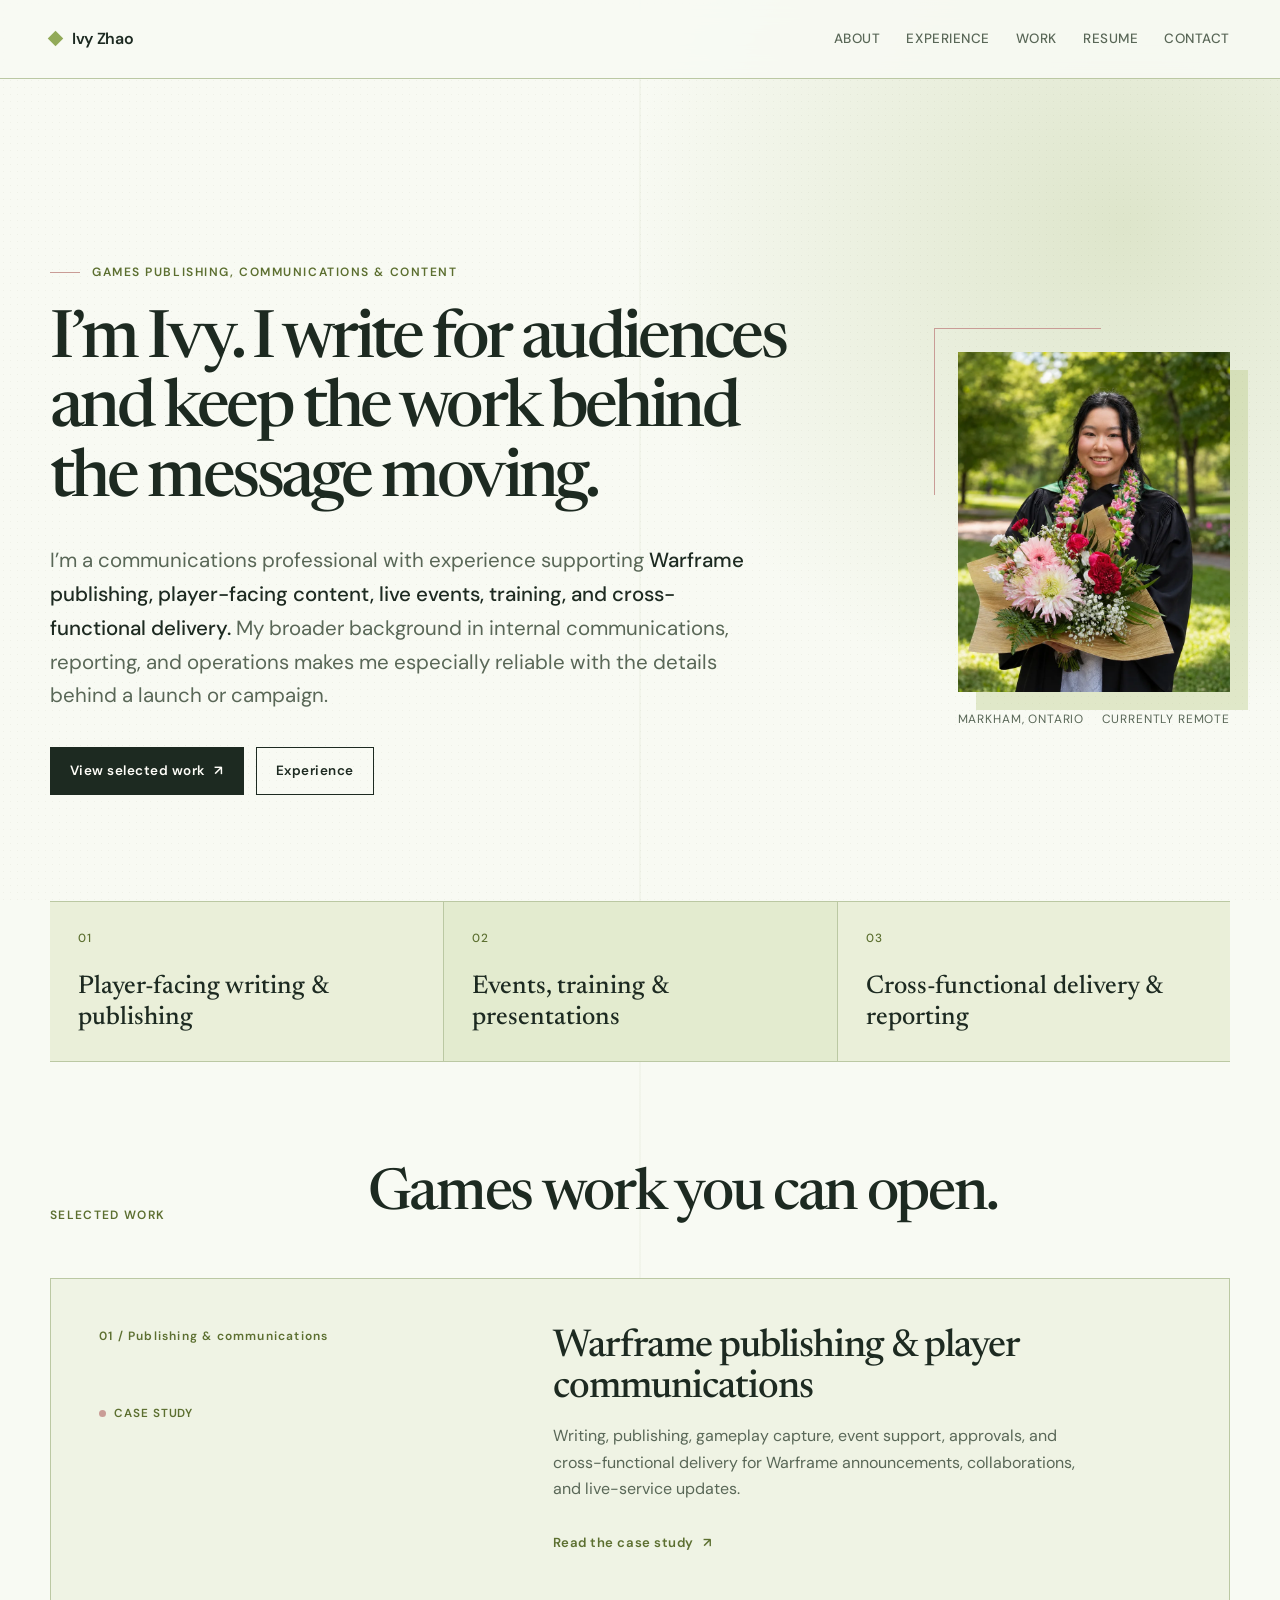
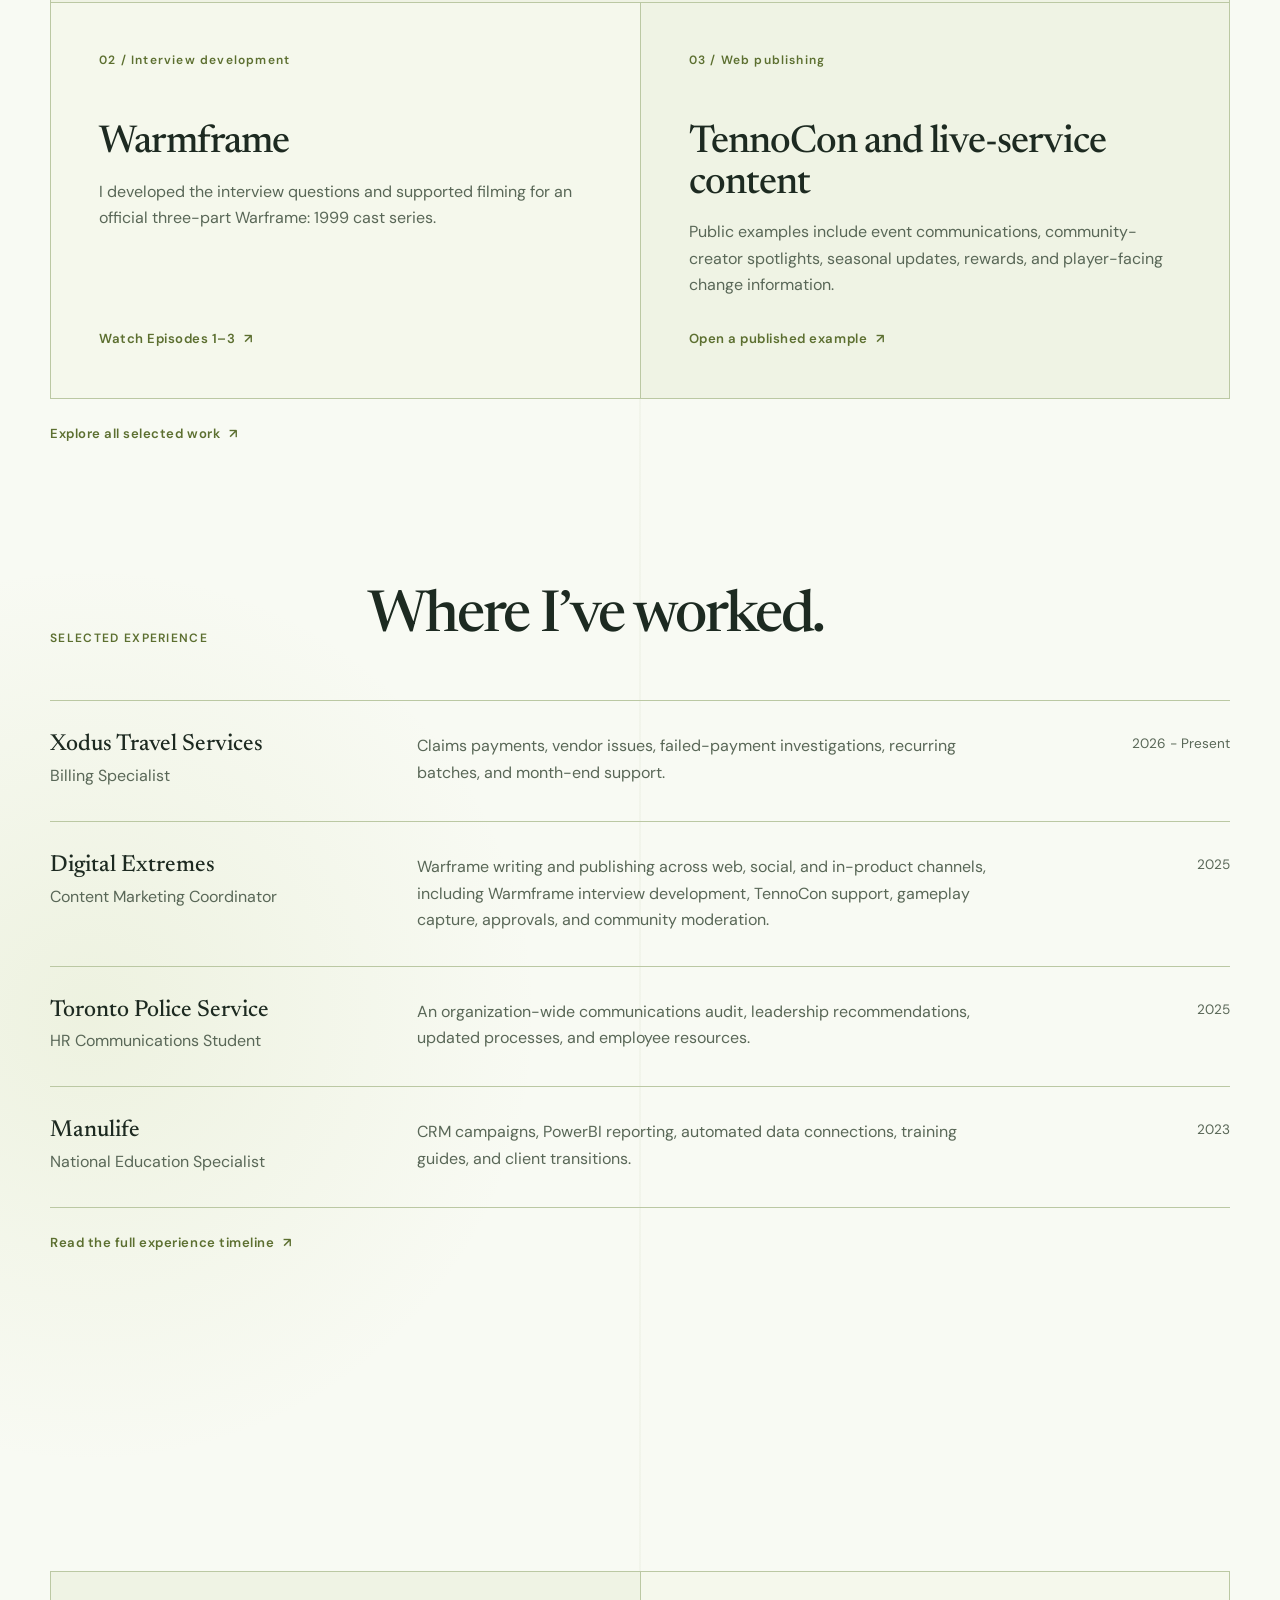
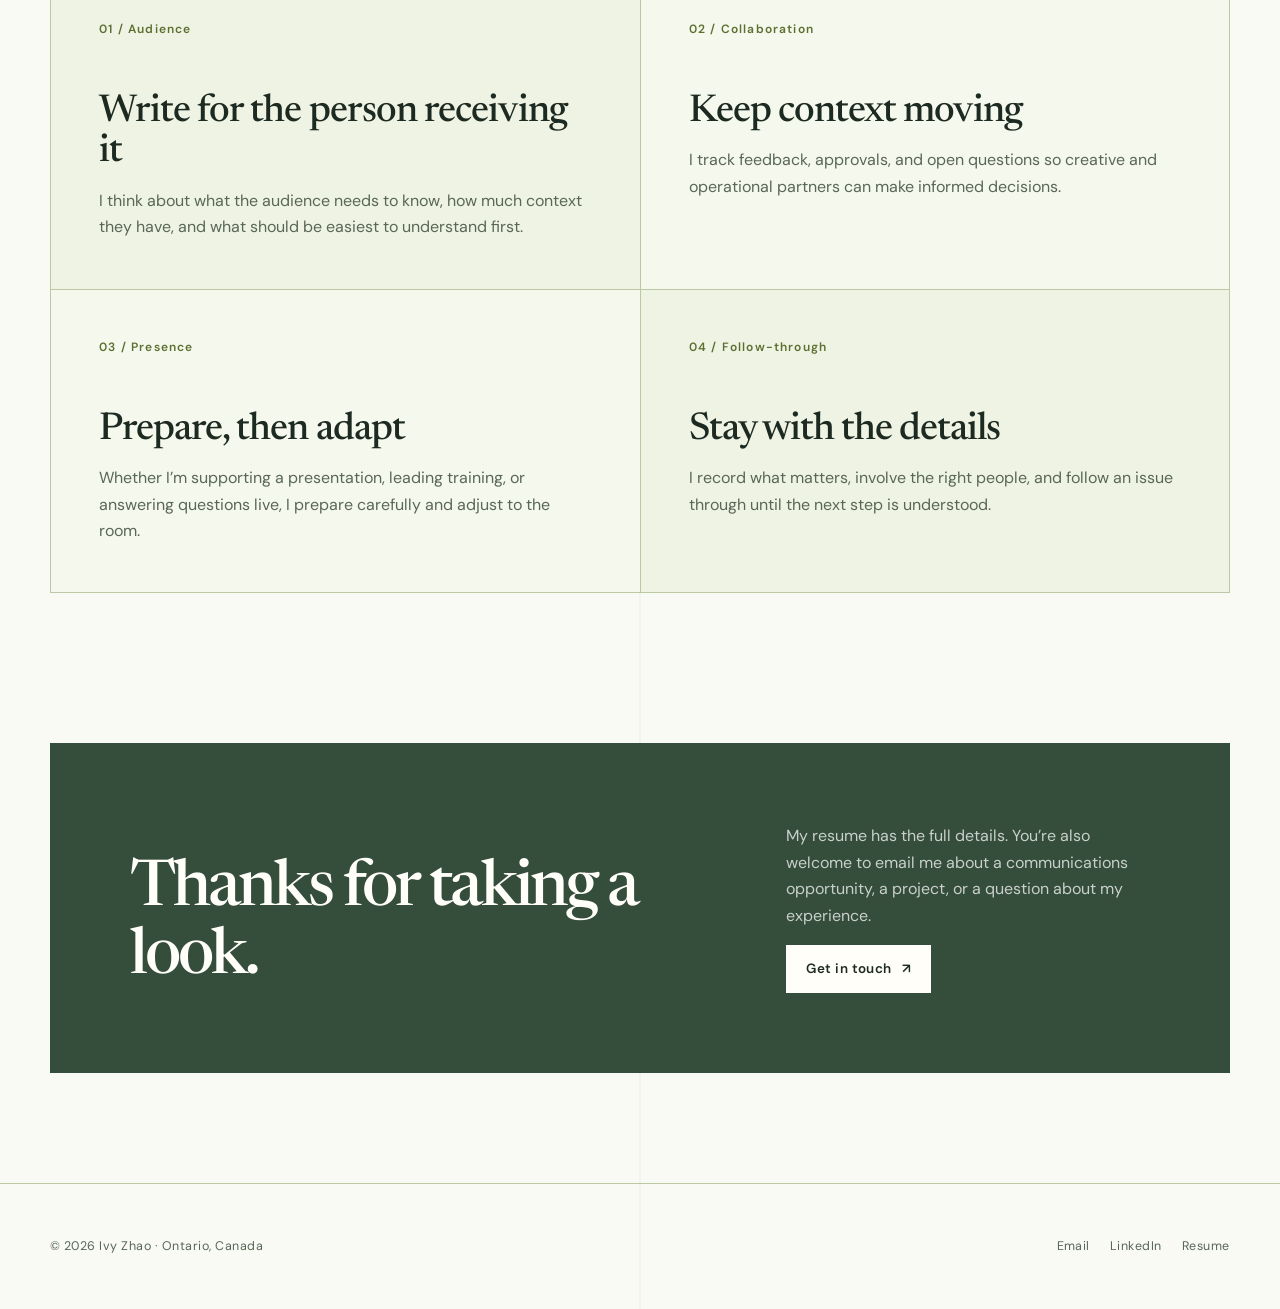
==== index.html @ 6a67124d "strengthen games communications portfolio" ====
<!doctype html>
<html lang="en">
<head>
  <meta charset="utf-8">
  <meta name="viewport" content="width=device-width, initial-scale=1">
  <meta name="description" content="Ivy Zhao is a games communications professional with experience in Warframe publishing, player-facing content, events, live training, reporting, and cross-functional delivery.">
  <meta name="theme-color" content="#f8faf3">
  <link rel="canonical" href="https://ivyzhao.ca/">
  <meta property="og:title" content="Ivy Zhao | Games Communications, Content &amp; Operations">
  <meta property="og:description" content="Warframe publishing, player-facing content, event support, live training, reporting, and cross-functional delivery.">
  <meta property="og:type" content="website">
  <meta property="og:url" content="https://ivyzhao.ca/">
  <meta property="og:image" content="https://ivyzhao.ca/assets/ivyzhao-social-preview.png">
  <meta property="og:image:width" content="1200">
  <meta property="og:image:height" content="630">
  <meta property="og:image:alt" content="ivyzhao.ca - games publishing, communications, and content">
  <meta name="twitter:card" content="summary_large_image">
  <meta name="twitter:title" content="Ivy Zhao | Games Communications, Content &amp; Operations">
  <meta name="twitter:description" content="Warframe publishing, player-facing content, event support, live training, reporting, and cross-functional delivery.">
  <meta name="twitter:image" content="https://ivyzhao.ca/assets/ivyzhao-social-preview.png">
  <title>Ivy Zhao | Games Communications, Content &amp; Operations</title>
  <link rel="icon" href="favicon.ico">
  <link rel="stylesheet" href="style.css">
  <script src="script.js" defer></script>
</head>
<body>
  <a class="skip-link" href="#main">Skip to content</a>
  <header class="site-header">
    <div class="nav-wrap">
      <a class="brand" href="index.html" aria-label="Ivy Zhao, home"><span class="brand-mark" aria-hidden="true"></span>Ivy Zhao</a>
      <button class="nav-toggle" type="button" aria-expanded="false" aria-controls="site-nav">Menu</button>
      <nav class="site-nav" id="site-nav" aria-label="Primary navigation">
        <a href="about.html">About</a><a href="experience.html">Experience</a><a href="projects.html">Work</a><a href="resume.html">Resume</a><a href="contact.html">Contact</a>
      </nav>
    </div>
  </header>

  <main id="main" class="page-shell">
    <section class="hero" aria-labelledby="hero-title">
      <div data-reveal>
        <p class="eyebrow">Games publishing, communications &amp; content</p>
        <h1 id="hero-title">I’m Ivy. I write for audiences and keep the work behind the message moving.</h1>
        <p class="hero-copy">I’m a communications professional with experience supporting <strong>Warframe publishing, player-facing content, live events, training, and cross-functional delivery.</strong> My broader background in internal communications, reporting, and operations makes me especially reliable with the details behind a launch or campaign.</p>
        <div class="button-row">
          <a class="button" href="projects.html">View selected work <span aria-hidden="true">↗</span></a>
          <a class="button secondary" href="experience.html">Experience</a>
        </div>
      </div>
      <aside class="hero-aside" data-reveal>
        <div class="portrait-frame"><img src="ivy-photo.webp" alt="Ivy Zhao in her graduation gown holding a bouquet" width="840" height="1050" fetchpriority="high"></div>
        <div class="aside-note"><span>Markham, Ontario</span><span>Currently remote</span></div>
      </aside>
    </section>

    <section class="proof-strip" aria-label="Professional focus" data-reveal>
      <div class="proof-item"><span class="proof-number">01</span><p>Player-facing writing &amp; publishing</p></div>
      <div class="proof-item"><span class="proof-number">02</span><p>Events, training &amp; presentations</p></div>
      <div class="proof-item"><span class="proof-number">03</span><p>Cross-functional delivery &amp; reporting</p></div>
    </section>

    <section class="section section-tight" aria-labelledby="work-heading">
      <div class="section-head" data-reveal><p class="section-kicker">Selected work</p><h2 id="work-heading">Games work you can open.</h2></div>
      <div class="project-grid" data-reveal>
        <article class="project-card featured"><div><span class="project-number">01 / Publishing &amp; communications</span><span class="status">Case study</span></div><div class="project-detail"><h3>Warframe publishing &amp; player communications</h3><p>Writing, publishing, gameplay capture, event support, approvals, and cross-functional delivery for Warframe announcements, collaborations, and live-service updates.</p><a class="text-link" href="warframe-publishing-communications.html">Read the case study</a></div></article>
        <article class="project-card"><div class="project-detail"><span class="project-number">02 / Interview development</span><h3>Warmframe</h3><p>I developed the interview questions and supported filming for an official three-part Warframe: 1999 cast series.</p><a class="text-link external-link" href="https://www.warframe.com/en/news/warmframe-episodes-1-3" target="_blank" rel="noopener noreferrer">Watch Episodes 1–3</a></div></article>
        <article class="project-card"><div class="project-detail"><span class="project-number">03 / Web publishing</span><h3>TennoCon and live-service content</h3><p>Public examples include event communications, community-creator spotlights, seasonal updates, rewards, and player-facing change information.</p><a class="text-link external-link" href="https://www.warframe.com/en/news/countdown-to-tennocon-2025-en" target="_blank" rel="noopener noreferrer">Open a published example</a></div></article>
      </div>
      <a class="text-link" href="projects.html">Explore all selected work</a>
    </section>

    <section class="section" aria-labelledby="experience-heading">
      <div class="section-head" data-reveal><p class="section-kicker">Selected experience</p><h2 id="experience-heading">Where I’ve worked.</h2></div>
      <div class="experience-list" data-reveal>
        <article class="experience-row"><div><h3>Xodus Travel Services</h3><p>Billing Specialist</p></div><p>Claims payments, vendor issues, failed-payment investigations, recurring batches, and month-end support.</p><p class="experience-date">2026 - Present</p></article>
        <article class="experience-row"><div><h3>Digital Extremes</h3><p>Content Marketing Coordinator</p></div><p>Warframe writing and publishing across web, social, and in-product channels, including Warmframe interview development, TennoCon support, gameplay capture, approvals, and community moderation.</p><p class="experience-date">2025</p></article>
        <article class="experience-row"><div><h3>Toronto Police Service</h3><p>HR Communications Student</p></div><p>An organization-wide communications audit, leadership recommendations, updated processes, and employee resources.</p><p class="experience-date">2025</p></article>
        <article class="experience-row"><div><h3>Manulife</h3><p>National Education Specialist</p></div><p>CRM campaigns, PowerBI reporting, automated data connections, training guides, and client transitions.</p><p class="experience-date">2023</p></article>
      </div>
      <a class="text-link" href="experience.html">Read the full experience timeline</a>
    </section>

    <section class="section" aria-labelledby="capabilities-heading">
      <div class="section-head" data-reveal><p class="section-kicker">In practice</p><h2 id="capabilities-heading">How I approach communication.</h2></div>
      <div class="capability-grid" data-reveal>
        <article class="capability"><span>01 / Audience</span><h3>Write for the person receiving it</h3><p>I think about what the audience needs to know, how much context they have, and what should be easiest to understand first.</p></article>
        <article class="capability"><span>02 / Collaboration</span><h3>Keep context moving</h3><p>I track feedback, approvals, and open questions so creative and operational partners can make informed decisions.</p></article>
        <article class="capability"><span>03 / Presence</span><h3>Prepare, then adapt</h3><p>Whether I’m supporting a presentation, leading training, or answering questions live, I prepare carefully and adjust to the room.</p></article>
        <article class="capability"><span>04 / Follow-through</span><h3>Stay with the details</h3><p>I record what matters, involve the right people, and follow an issue through until the next step is understood.</p></article>
      </div>
    </section>

    <section class="cta-band" data-reveal>
      <h2>Thanks for taking a look.</h2>
      <div><p>My resume has the full details. You’re also welcome to email me about a communications opportunity, a project, or a question about my experience.</p><a class="button" href="contact.html">Get in touch <span aria-hidden="true">↗</span></a></div>
    </section>
  </main>

  <footer class="site-footer-wrap"><div class="site-footer"><span>© <span data-year></span> Ivy Zhao · Ontario, Canada</span><div class="footer-links"><a href="mailto:ivy.zhao.career@gmail.com">Email</a><a href="https://www.linkedin.com/in/ivyzhao02" target="_blank" rel="noopener noreferrer">LinkedIn</a><a href="resume.html">Resume</a></div></div></footer>
</body>
</html>
---- style.css ----
@import url("https://fonts.googleapis.com/css2?family=DM+Sans:wght@400;500;600&family=Newsreader:opsz,wght@6..72,500;6..72,600&display=swap");

:root {
  --paper: #f8faf3;
  --paper-deep: #e7edd8;
  --ink: #1d2a21;
  --muted: #596757;
  --line: #bbc8a3;
  --accent: #5c6f30;
  --accent-dark: #354d3b;
  --accent-bright: #92aa58;
  --accent-soft: #dce3ba;
  --accent-pale: #eff3e4;
  --blush: #c99c96;
  --blush-soft: #f3e5e2;
  --white: #fffef9;
  --serif: "Newsreader", Georgia, serif;
  --sans: "DM Sans", "Segoe UI", sans-serif;
  --content: 1180px;
  --radius: 2px;
}

* {
  box-sizing: border-box;
}

html {
  scroll-behavior: smooth;
}

body {
  margin: 0;
  color: var(--ink);
  background:
    radial-gradient(circle at 88% 5%, rgba(146, 170, 88, 0.26), transparent 31rem),
    radial-gradient(circle at 7% 58%, rgba(182, 199, 123, 0.16), transparent 28rem),
    linear-gradient(90deg, transparent 49.9%, rgba(107, 127, 58, 0.075) 50%, transparent 50.1%),
    var(--paper);
  font-family: var(--sans);
  font-size: 16px;
  line-height: 1.65;
  -webkit-font-smoothing: antialiased;
}

body::before {
  content: "";
  position: fixed;
  inset: 0;
  z-index: -1;
  pointer-events: none;
  opacity: 0.4;
  background-image: radial-gradient(rgba(69, 88, 38, 0.13) 0.6px, transparent 0.6px);
  background-size: 7px 7px;
}

::selection {
  color: var(--ink);
  background: var(--blush-soft);
}

a {
  color: inherit;
  text-decoration-thickness: 1px;
  text-underline-offset: 0.2em;
}

img {
  max-width: 100%;
  display: block;
}

button,
a {
  -webkit-tap-highlight-color: transparent;
}

:focus-visible {
  outline: 2px solid var(--accent);
  outline-offset: 4px;
}

.skip-link {
  position: fixed;
  top: 12px;
  left: 12px;
  z-index: 100;
  padding: 9px 14px;
  color: var(--white);
  background: var(--ink);
  transform: translateY(-180%);
}

.skip-link:focus {
  transform: translateY(0);
}

.site-header {
  position: sticky;
  top: 0;
  z-index: 20;
  border-bottom: 1px solid var(--line);
  background: rgba(248, 250, 243, 0.9);
  backdrop-filter: blur(14px);
}

.nav-wrap,
.site-footer,
.page-shell {
  width: min(calc(100% - 48px), var(--content));
  margin-inline: auto;
}

.nav-wrap {
  min-height: 78px;
  display: flex;
  align-items: center;
  justify-content: space-between;
  gap: 32px;
}

.brand {
  display: inline-flex;
  align-items: center;
  gap: 11px;
  font-weight: 600;
  text-decoration: none;
  letter-spacing: -0.02em;
}

.brand-mark {
  width: 11px;
  height: 11px;
  background: var(--accent-bright);
  transform: rotate(45deg);
}

.site-nav {
  display: flex;
  align-items: center;
  gap: 26px;
}

.site-nav a {
  position: relative;
  color: var(--muted);
  font-size: 0.84rem;
  font-weight: 500;
  letter-spacing: 0.04em;
  text-decoration: none;
  text-transform: uppercase;
}

.site-nav a::after {
  content: "";
  position: absolute;
  right: 0;
  bottom: -8px;
  left: 0;
  height: 1px;
  background: var(--accent);
  transform: scaleX(0);
  transform-origin: right;
  transition: transform 180ms ease;
}

.site-nav a:hover,
.site-nav a[aria-current="page"] {
  color: var(--accent-dark);
}

.site-nav a:hover::after,
.site-nav a[aria-current="page"]::after {
  transform: scaleX(1);
  transform-origin: left;
}

.nav-toggle {
  min-width: 44px;
  min-height: 44px;
  display: none;
  border: 0;
  padding: 8px 0;
  color: var(--ink);
  background: transparent;
  font: 600 0.8rem var(--sans);
  letter-spacing: 0.06em;
  text-transform: uppercase;
}

.page-shell {
  padding-block: 78px 110px;
}

.hero {
  min-height: calc(100vh - 156px);
  display: grid;
  grid-template-columns: minmax(0, 1.45fr) minmax(280px, 0.55fr);
  align-items: center;
  gap: clamp(50px, 8vw, 120px);
  padding-block: clamp(38px, 6vw, 84px);
}

.eyebrow {
  display: flex;
  align-items: center;
  gap: 12px;
  margin: 0 0 24px;
  color: var(--accent);
  font-size: 0.75rem;
  font-weight: 600;
  letter-spacing: 0.13em;
  text-transform: uppercase;
}

.eyebrow::before {
  content: "";
  width: 30px;
  height: 1px;
  background: var(--blush);
}

h1,
h2,
h3,
p {
  margin-top: 0;
}

h1,
h2,
h3 {
  font-family: var(--serif);
  font-weight: 500;
  line-height: 1.06;
}

h1 {
  max-width: 850px;
  margin-bottom: 28px;
  font-size: clamp(3.35rem, 5.8vw, 5.8rem);
  letter-spacing: -0.055em;
}

.hero h1 {
  font-size: clamp(3.2rem, 5.15vw, 5.15rem);
}

.page-title {
  max-width: 900px;
  margin-bottom: 28px;
  font-size: clamp(3rem, 4.9vw, 4.85rem);
  letter-spacing: -0.05em;
}

.hero-copy,
.page-intro {
  max-width: 700px;
  color: var(--muted);
  font-size: clamp(1.05rem, 1.6vw, 1.28rem);
  line-height: 1.65;
}

.hero-copy strong,
.page-intro strong {
  color: var(--ink);
  font-weight: 500;
}

.button-row {
  display: flex;
  flex-wrap: wrap;
  gap: 12px;
  margin-top: 34px;
}

.button {
  min-height: 48px;
  display: inline-flex;
  align-items: center;
  justify-content: center;
  gap: 10px;
  padding: 11px 19px;
  border: 1px solid var(--ink);
  background: var(--ink);
  color: var(--white);
  font-size: 0.84rem;
  font-weight: 600;
  letter-spacing: 0.035em;
  text-decoration: none;
  transition: background 180ms ease, color 180ms ease, transform 180ms ease;
}

.button:hover {
  background: var(--accent-dark);
  border-color: var(--accent-dark);
  transform: translateY(-2px);
}

.button.secondary {
  color: var(--ink);
  background: transparent;
}

.button.secondary:hover {
  color: var(--white);
  background: var(--accent-dark);
}

.hero-aside {
  position: relative;
  padding: 24px 0 0 24px;
}

.hero-aside::before {
  content: "";
  position: absolute;
  top: 0;
  left: 0;
  width: 56%;
  aspect-ratio: 1;
  border-top: 1px solid var(--blush);
  border-left: 1px solid var(--blush);
}

.portrait-frame {
  position: relative;
  overflow: hidden;
  aspect-ratio: 4 / 5;
  background: var(--accent-soft);
  box-shadow: 18px 18px 0 rgba(182, 199, 123, 0.35);
}

.portrait-frame img {
  width: 100%;
  height: 100%;
  object-fit: cover;
  transform: scale(1.06);
}

.aside-note {
  margin-top: 18px;
  display: flex;
  justify-content: space-between;
  gap: 16px;
  color: var(--muted);
  font-size: 0.75rem;
  letter-spacing: 0.07em;
  text-transform: uppercase;
}

.proof-strip {
  border-top: 1px solid var(--line);
  border-bottom: 1px solid var(--line);
  display: grid;
  grid-template-columns: repeat(3, 1fr);
  background: var(--accent-pale);
}

.proof-item {
  min-height: 150px;
  padding: 28px;
  display: flex;
  flex-direction: column;
  justify-content: space-between;
  gap: 26px;
  background: rgba(220, 227, 186, 0.28);
}

.proof-item:nth-child(2) {
  background: rgba(182, 199, 123, 0.2);
}

.proof-item + .proof-item {
  border-left: 1px solid var(--line);
}

.proof-number {
  color: var(--accent);
  font: 500 0.74rem var(--sans);
  letter-spacing: 0.09em;
}

.proof-item p {
  margin-bottom: 0;
  font: 500 clamp(1.25rem, 2vw, 1.65rem)/1.2 var(--serif);
}

.section {
  padding-top: clamp(84px, 11vw, 150px);
}

.section-tight {
  padding-top: clamp(64px, 8vw, 105px);
}

.section-head {
  margin-bottom: 52px;
  display: grid;
  grid-template-columns: 0.5fr 1.5fr;
  gap: 30px;
  align-items: end;
}

.section-head h2 {
  max-width: 700px;
  margin: 0;
  font-size: clamp(2.5rem, 4.5vw, 4.5rem);
  letter-spacing: -0.04em;
}

.section-kicker {
  margin: 0;
  color: var(--accent);
  font-size: 0.75rem;
  font-weight: 600;
  letter-spacing: 0.11em;
  text-transform: uppercase;
}

.experience-list {
  border-top: 1px solid var(--line);
}

.experience-row {
  display: grid;
  grid-template-columns: 0.58fr 1fr 0.35fr;
  gap: 30px;
  padding: 32px 0;
  border-bottom: 1px solid var(--line);
  transition: background 180ms ease;
}

.experience-row:hover {
  background: linear-gradient(90deg, rgba(220, 227, 186, 0.38), transparent 82%);
}

.experience-row h3 {
  margin-bottom: 5px;
  font-size: 1.45rem;
}

.experience-row p {
  margin-bottom: 0;
  color: var(--muted);
}

.experience-date {
  text-align: right;
  font-size: 0.85rem;
}

.capability-grid,
.project-grid {
  display: grid;
  grid-template-columns: repeat(2, 1fr);
  gap: 1px;
  background: var(--line);
  border: 1px solid var(--line);
}

.capability,
.project-card {
  padding: clamp(28px, 4vw, 48px);
  background: var(--accent-pale);
}

.capability:nth-child(2),
.capability:nth-child(3),
.project-card:nth-child(even) {
  background: #f5f8ec;
}

.capability span,
.project-number {
  display: block;
  margin-bottom: 52px;
  color: var(--accent);
  font-size: 0.75rem;
  font-weight: 600;
  letter-spacing: 0.1em;
}

.capability h3,
.project-card h2,
.project-card h3 {
  margin-bottom: 15px;
  font-size: clamp(1.75rem, 3vw, 2.45rem);
  letter-spacing: -0.025em;
}

.capability p,
.project-card p {
  max-width: 540px;
  margin-bottom: 0;
  color: var(--muted);
}

.project-card.featured {
  grid-column: span 2;
  display: grid;
  grid-template-columns: 0.75fr 1.25fr;
  gap: clamp(30px, 6vw, 90px);
}

.text-link {
  display: inline-flex;
  align-items: center;
  gap: 9px;
  margin-top: 24px;
  color: var(--accent);
  font-size: 0.82rem;
  font-weight: 600;
  letter-spacing: 0.04em;
  text-decoration: none;
}

.text-link::after {
  content: "↗";
  transition: transform 180ms ease;
}

.text-link:hover::after {
  color: var(--blush);
  transform: translate(3px, -3px);
}

.cta-band {
  margin-top: clamp(84px, 12vw, 150px);
  padding: clamp(42px, 7vw, 80px);
  color: var(--white);
  background: var(--accent-dark);
  display: grid;
  grid-template-columns: 1.25fr 0.75fr;
  align-items: end;
  gap: 50px;
}

.cta-band h2 {
  margin: 0;
  font-size: clamp(2.5rem, 5vw, 4.8rem);
  letter-spacing: -0.045em;
}

.cta-band p {
  color: #c9d0ca;
}

.cta-band .button {
  color: var(--ink);
  background: var(--white);
  border-color: var(--white);
}

.page-header {
  max-width: 980px;
  padding: clamp(44px, 8vw, 100px) 0 clamp(70px, 10vw, 130px);
}

.split-layout {
  display: grid;
  grid-template-columns: 0.65fr 1.35fr;
  gap: clamp(45px, 9vw, 130px);
  padding-top: 70px;
  border-top: 1px solid var(--line);
}

.sticky-label {
  position: sticky;
  top: 120px;
  align-self: start;
  color: var(--accent);
  font-size: 0.76rem;
  font-weight: 600;
  letter-spacing: 0.1em;
  text-transform: uppercase;
}

.prose h2 {
  margin-bottom: 28px;
  font-size: clamp(2.2rem, 4vw, 3.7rem);
  letter-spacing: -0.035em;
}

.prose h3 {
  margin: 48px 0 12px;
  font-size: 1.55rem;
}

.prose p {
  max-width: 760px;
  color: var(--muted);
  font-size: 1.03rem;
}

.prose .lead {
  color: var(--ink);
  font: 500 clamp(1.45rem, 2.5vw, 2rem)/1.4 var(--serif);
}

.case-note {
  padding-left: 18px;
  border-left: 2px solid var(--blush);
}

.compact-list {
  max-width: 760px;
  margin-top: 26px;
  margin-bottom: 38px;
  display: flex;
  flex-wrap: wrap;
  gap: 8px;
}

.compact-list span {
  padding: 8px 11px;
  border: 1px solid #c5d198;
  background: rgba(220, 227, 186, 0.52);
  color: var(--muted);
  font-size: 0.78rem;
  line-height: 1.3;
}

.principle-list {
  margin-top: 42px;
  border-top: 1px solid var(--line);
}

.principle {
  display: grid;
  grid-template-columns: 44px 0.7fr 1.3fr;
  gap: 22px;
  padding: 28px 0;
  border-bottom: 1px solid var(--line);
}

.principle:nth-child(even) {
  background: linear-gradient(90deg, rgba(220, 227, 186, 0.32), transparent 88%);
}

.principle span {
  color: var(--accent);
  font-size: 0.75rem;
}

.principle h3,
.principle p {
  margin: 0;
}

.principle h3 {
  font-size: 1.35rem;
}

.timeline {
  border-top: 1px solid var(--line);
}

.role {
  display: grid;
  grid-template-columns: 0.36fr 1fr;
  gap: clamp(32px, 7vw, 90px);
  padding: 52px 0 62px;
  border-bottom: 1px solid var(--line);
}

.role-meta p {
  margin-bottom: 6px;
  color: var(--muted);
  font-size: 0.86rem;
}

.role-meta .role-date {
  color: var(--accent);
  font-weight: 600;
}

.role-body h2 {
  margin-bottom: 4px;
  font-size: clamp(2rem, 3vw, 2.8rem);
  letter-spacing: -0.03em;
}

.role-title {
  margin-bottom: 28px;
  color: var(--accent);
  font-weight: 600;
}

.role-body ul {
  margin: 0;
  padding: 0;
  list-style: none;
}

.role-body li {
  position: relative;
  padding: 12px 0 12px 24px;
  border-top: 1px solid rgba(187, 200, 163, 0.78);
  color: var(--muted);
}

.role-body li::before {
  content: "";
  position: absolute;
  top: 23px;
  left: 1px;
  width: 7px;
  height: 7px;
  border: 1px solid var(--blush);
  transform: rotate(45deg);
}

.tags {
  margin-top: 28px;
  display: flex;
  flex-wrap: wrap;
  gap: 8px;
}

.tag {
  padding: 5px 10px;
  border: 1px solid #c9d49f;
  background: rgba(220, 227, 186, 0.42);
  color: var(--muted);
  font-size: 0.73rem;
  letter-spacing: 0.04em;
}

.status {
  display: inline-flex;
  align-items: center;
  gap: 8px;
  margin-bottom: 20px;
  color: var(--accent);
  font-size: 0.73rem;
  font-weight: 600;
  letter-spacing: 0.08em;
  text-transform: uppercase;
}

.status::before {
  content: "";
  width: 7px;
  height: 7px;
  border-radius: 50%;
  background: var(--blush);
}

.project-detail {
  min-height: 100%;
  display: flex;
  flex-direction: column;
}

.project-detail .text-link {
  margin-top: auto;
  padding-top: 30px;
}

.artifact-section {
  padding: clamp(34px, 6vw, 70px);
  border: 1px solid var(--line);
  background: rgba(239, 243, 228, 0.78);
}

.artifact-section .section-head {
  margin-bottom: 36px;
}

.artifact-section .section-head h2 {
  font-size: clamp(2.25rem, 4vw, 3.8rem);
}

.artifact-grid {
  display: grid;
  grid-template-columns: repeat(3, minmax(0, 1fr));
  gap: 1px;
  border: 1px solid var(--line);
  background: var(--line);
}

.artifact-card {
  min-width: 0;
  padding: clamp(24px, 3vw, 34px);
  background: var(--white);
}

.artifact-card:nth-child(2) {
  background: #f2f6e8;
}

.artifact-card h3 {
  margin-bottom: 14px;
  font-size: clamp(1.55rem, 2.4vw, 2rem);
  letter-spacing: -0.02em;
}

.artifact-card p {
  color: var(--muted);
}

.artifact-card .artifact-type {
  margin-bottom: 30px;
  color: var(--accent);
  font-size: 0.7rem;
  font-weight: 600;
  letter-spacing: 0.1em;
  text-transform: uppercase;
}

.artifact-links {
  margin-top: 24px;
  display: flex;
  flex-direction: column;
  gap: 9px;
}

.artifact-links a {
  color: var(--accent-dark);
  font-size: 0.8rem;
  font-weight: 600;
  text-decoration-color: var(--blush);
}

.coming-soon {
  margin-top: 70px;
  padding: 32px;
  border: 1px dashed var(--line);
  display: grid;
  grid-template-columns: 0.65fr 1.35fr;
  gap: 30px;
  background: rgba(231, 237, 216, 0.55);
}

.coming-soon h2 {
  margin: 0;
  font-size: 2rem;
}

.coming-soon p {
  margin: 0;
  color: var(--muted);
}

.future-cases {
  margin: 24px 0 0;
  padding: 0;
  display: grid;
  grid-template-columns: repeat(2, minmax(0, 1fr));
  gap: 10px 26px;
  list-style: none;
}

.future-cases li {
  position: relative;
  padding-left: 17px;
  color: var(--ink);
  font-size: 0.86rem;
}

.future-cases li::before {
  content: "";
  position: absolute;
  top: 0.72em;
  left: 1px;
  width: 5px;
  height: 5px;
  border-radius: 50%;
  background: var(--accent-bright);
}

.resume-panel {
  display: grid;
  grid-template-columns: 0.8fr 1.2fr;
  gap: 1px;
  background: var(--line);
  border: 1px solid var(--line);
}

.resume-copy,
.resume-preview {
  padding: clamp(30px, 5vw, 64px);
  background: var(--accent-pale);
}

.resume-copy {
  display: flex;
  flex-direction: column;
  align-items: flex-start;
  justify-content: center;
}

.resume-copy h2 {
  margin-bottom: 18px;
  font-size: clamp(2.2rem, 4vw, 3.6rem);
  letter-spacing: -0.035em;
}

.resume-copy p {
  color: var(--muted);
}

.resume-note {
  margin-top: 24px;
  padding: 15px 17px;
  border-left: 2px solid var(--blush);
  background: var(--accent-soft);
  font-size: 0.86rem;
}

.skills-snapshot {
  margin-top: 64px;
  border: 1px solid var(--line);
  background: var(--accent-pale);
}

.skills-snapshot summary {
  min-height: 78px;
  padding: 20px 28px;
  display: flex;
  align-items: center;
  justify-content: space-between;
  gap: 24px;
  cursor: pointer;
  font: 500 clamp(1.55rem, 2.5vw, 2.1rem) var(--serif);
  list-style: none;
}

.skills-snapshot summary::-webkit-details-marker {
  display: none;
}

.skills-snapshot summary::after {
  content: "−";
  color: var(--accent);
  font: 500 1.3rem var(--sans);
}

.skills-snapshot:not([open]) summary::after {
  content: "+";
}

.summary-hint {
  margin-left: auto;
  color: var(--muted);
  font: 600 0.68rem var(--sans);
  letter-spacing: 0.08em;
  text-transform: uppercase;
}

.skills-grid {
  display: grid;
  grid-template-columns: repeat(4, minmax(0, 1fr));
  gap: 1px;
  border-top: 1px solid var(--line);
  background: var(--line);
}

.skill-group {
  padding: 26px;
  background: #f7f9ef;
}

.skill-group:nth-child(even) {
  background: #edf2df;
}

.skill-group h2 {
  min-height: 2.6em;
  margin-bottom: 20px;
  font: 500 1.2rem/1.3 var(--serif);
}

.skill-chips {
  display: flex;
  flex-wrap: wrap;
  gap: 7px;
}

.skill-chips span {
  padding: 5px 8px;
  border: 1px solid #c5d198;
  background: rgba(220, 227, 186, 0.52);
  color: var(--muted);
  font-size: 0.7rem;
  line-height: 1.3;
}

.resume-preview {
  background: var(--accent-soft);
}

.resume-preview-link {
  display: block;
  text-decoration: none;
}

.resume-image {
  width: 100%;
  height: auto;
  border: 1px solid rgba(69, 88, 38, 0.16);
  background: var(--white);
  box-shadow: 0 18px 44px rgba(53, 77, 59, 0.17);
  transition: transform 180ms ease, box-shadow 180ms ease;
}

.resume-preview-link:hover .resume-image {
  transform: translateY(-3px);
  box-shadow: 0 22px 52px rgba(53, 77, 59, 0.22);
}

.contact-layout {
  display: grid;
  grid-template-columns: 1fr 1fr;
  gap: clamp(50px, 9vw, 120px);
  align-items: end;
}

.contact-links {
  border-top: 1px solid var(--line);
}

.contact-link {
  display: flex;
  justify-content: space-between;
  gap: 24px;
  padding: 25px 0;
  border-bottom: 1px solid var(--line);
  color: var(--ink);
  font: 500 clamp(1.25rem, 2.4vw, 1.8rem) var(--serif);
  text-decoration: none;
  transition: background 180ms ease, padding 180ms ease;
}

.contact-link:hover {
  padding-inline: 14px;
  background: var(--accent-pale);
}

.contact-link span:last-child {
  color: var(--accent);
  font: 500 0.9rem var(--sans);
}

.contact-link:hover span:last-child {
  transform: translate(3px, -3px);
}

.site-footer-wrap {
  border-top: 1px solid var(--line);
}

.site-footer {
  min-height: 125px;
  display: flex;
  justify-content: space-between;
  align-items: center;
  gap: 30px;
  color: var(--muted);
  font-size: 0.78rem;
  letter-spacing: 0.04em;
}

.footer-links {
  display: flex;
  gap: 20px;
}

.footer-links a {
  text-decoration: none;
}

.reveal-enabled [data-reveal] {
  opacity: 0;
  transform: translateY(20px);
  transition: opacity 650ms ease, transform 650ms ease;
}

.reveal-enabled [data-reveal].is-visible {
  opacity: 1;
  transform: translateY(0);
}

@media (prefers-reduced-motion: reduce) {
  html {
    scroll-behavior: auto;
  }

  *,
  *::before,
  *::after {
    scroll-behavior: auto !important;
    transition-duration: 0.01ms !important;
    animation-duration: 0.01ms !important;
  }

  .reveal-enabled [data-reveal] {
    opacity: 1;
    transform: none;
  }
}

@media (max-width: 900px) {
  .nav-toggle {
    display: block;
  }

  .site-nav {
    position: absolute;
    top: 78px;
    right: 0;
    left: 0;
    padding: 24px;
    border-bottom: 1px solid var(--line);
    background: var(--paper);
    display: none;
    flex-direction: column;
    align-items: flex-start;
    gap: 20px;
  }

  .site-nav.is-open {
    display: flex;
  }

  .hero {
    min-height: auto;
    grid-template-columns: 1fr;
  }

  .hero-aside {
    width: min(72vw, 430px);
    justify-self: end;
  }

  .section-head,
  .split-layout,
  .role,
  .resume-panel,
  .contact-layout,
  .cta-band {
    grid-template-columns: 1fr;
  }

  .sticky-label {
    position: static;
  }

  .experience-row {
    grid-template-columns: 0.7fr 1.3fr;
  }

  .experience-date {
    grid-column: 2;
    text-align: left;
  }

  .skills-grid {
    grid-template-columns: repeat(2, minmax(0, 1fr));
  }

  .artifact-grid {
    grid-template-columns: 1fr;
  }
}

@media (max-width: 640px) {
  .nav-wrap,
  .site-footer,
  .page-shell {
    width: min(calc(100% - 30px), var(--content));
  }

  .page-shell {
    padding-block: 48px 76px;
  }

  h1 {
    font-size: clamp(3.05rem, 16vw, 4.6rem);
  }

  .page-title {
    font-size: clamp(2.7rem, 13.5vw, 3.95rem);
  }

  .case-header .page-title {
    font-size: clamp(2.45rem, 10.4vw, 3.1rem);
    letter-spacing: -0.04em;
  }

  .hero-aside {
    width: 88%;
  }

  .proof-strip,
  .capability-grid,
  .project-grid {
    grid-template-columns: 1fr;
  }

  .proof-item + .proof-item {
    border-top: 1px solid var(--line);
    border-left: 0;
  }

  .project-card.featured {
    grid-column: auto;
    grid-template-columns: 1fr;
  }

  .experience-row,
  .principle,
  .coming-soon {
    grid-template-columns: 1fr;
  }

  .future-cases,
  .skills-grid {
    grid-template-columns: 1fr;
  }

  .skills-snapshot summary {
    min-height: 70px;
    padding: 18px;
  }

  .summary-hint {
    display: none;
  }

  .skill-group h2 {
    min-height: auto;
  }

  .experience-date {
    grid-column: auto;
  }

  .principle {
    gap: 12px;
  }

  .cta-band {
    padding: 34px 25px;
  }

  .site-footer {
    padding-block: 28px;
    align-items: flex-start;
    flex-direction: column;
  }

  .footer-links {
    flex-wrap: wrap;
  }
}
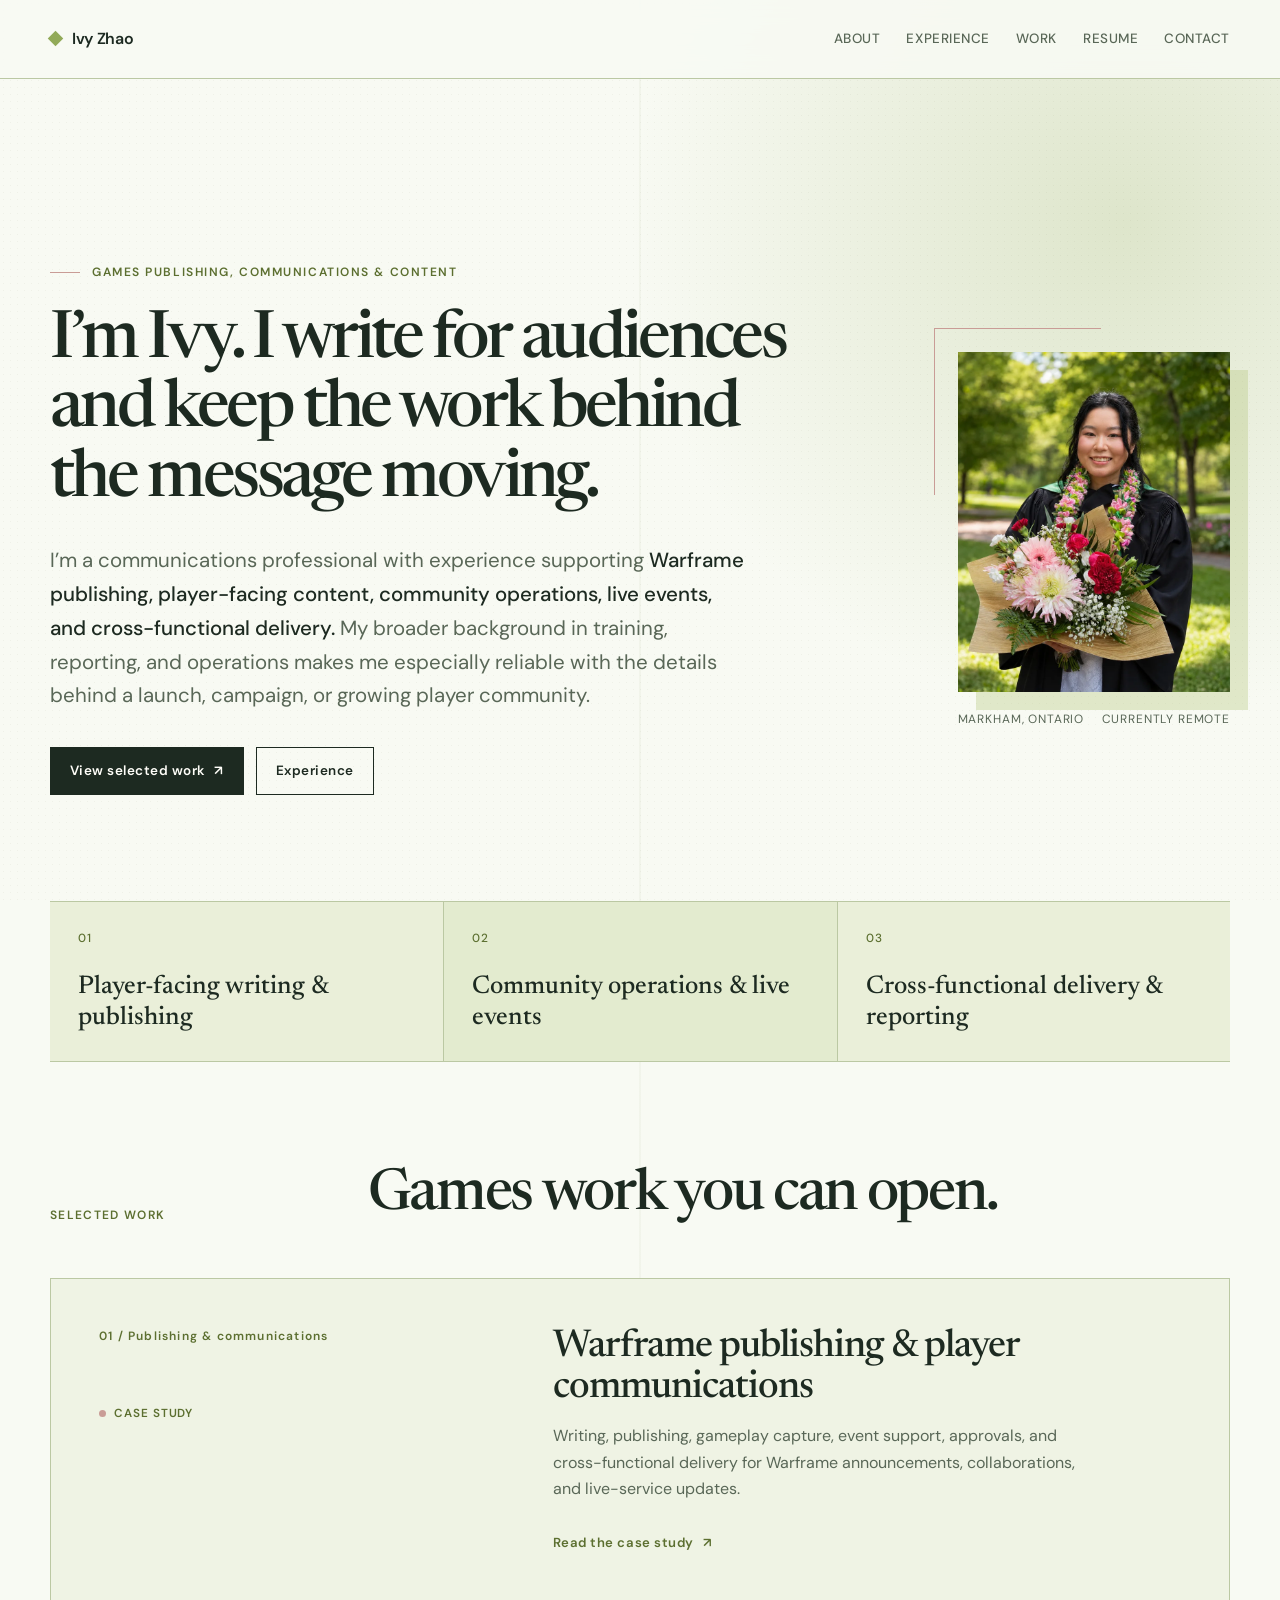
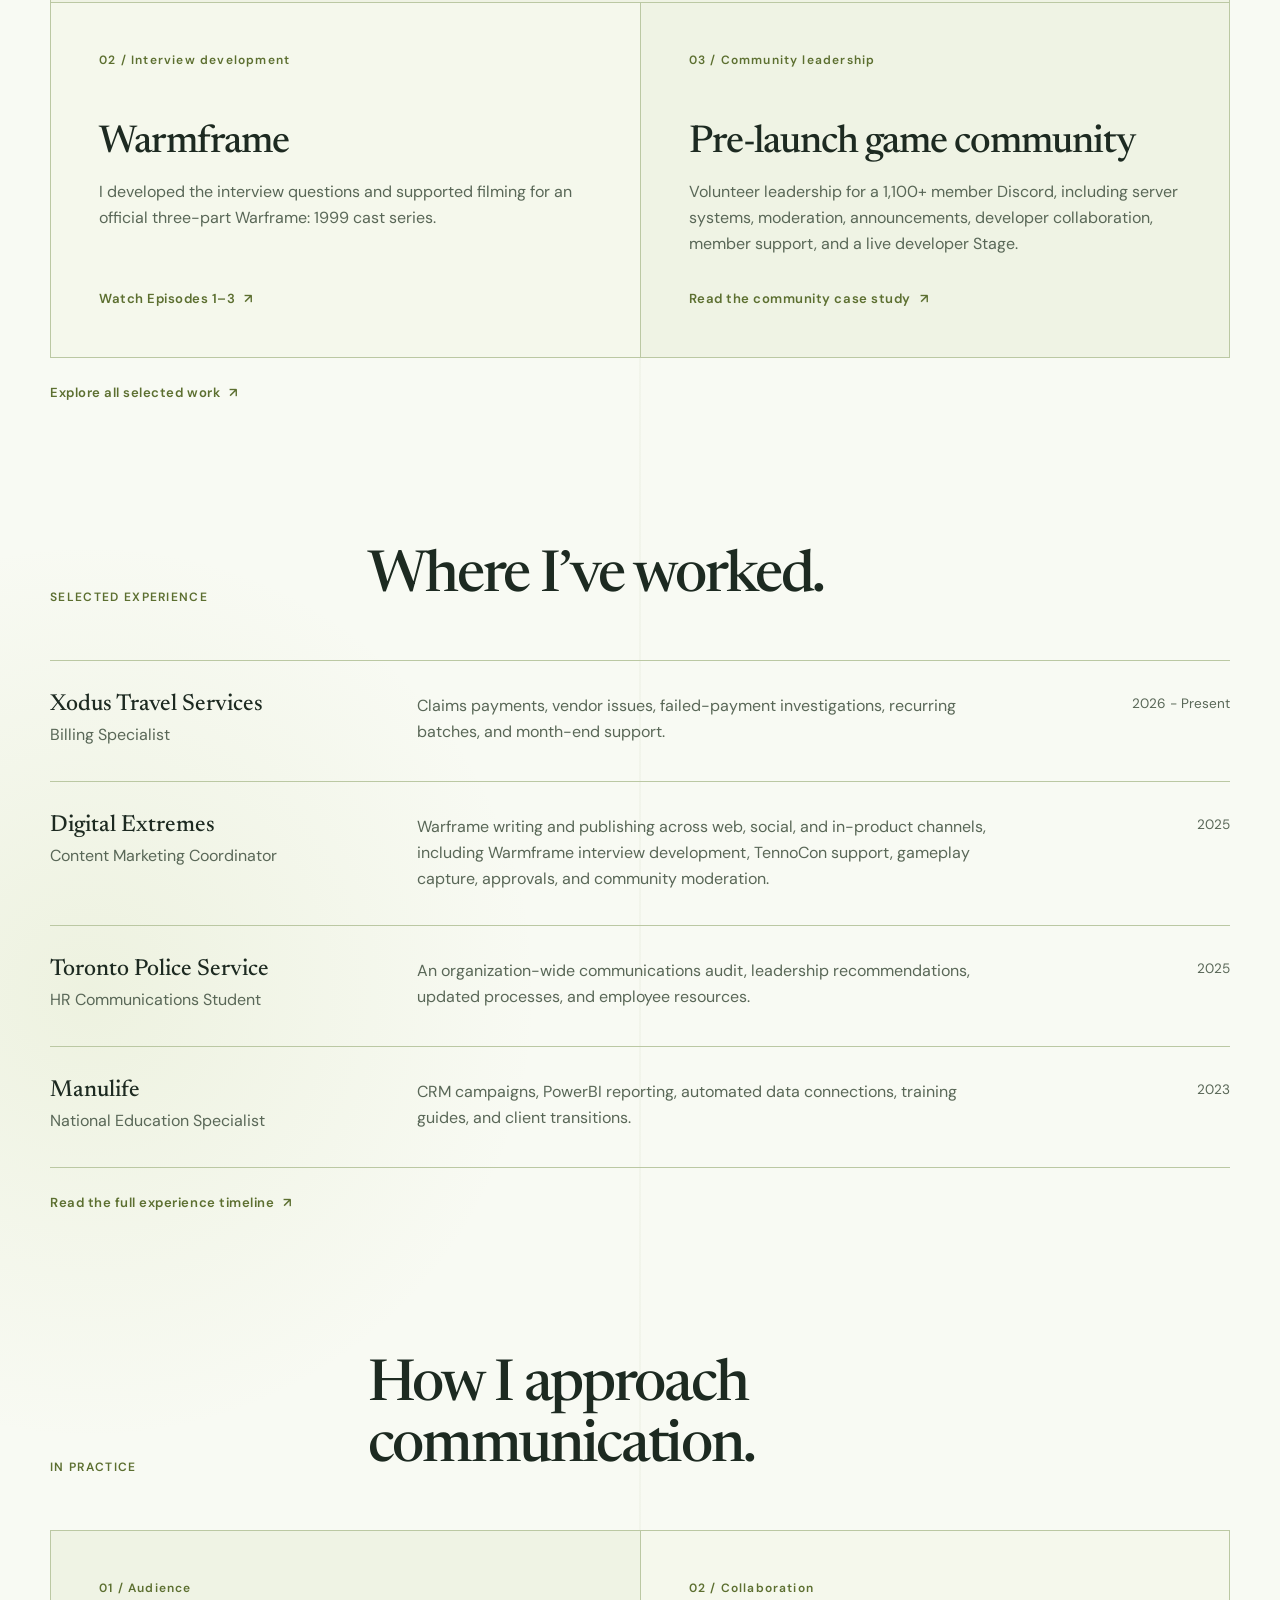
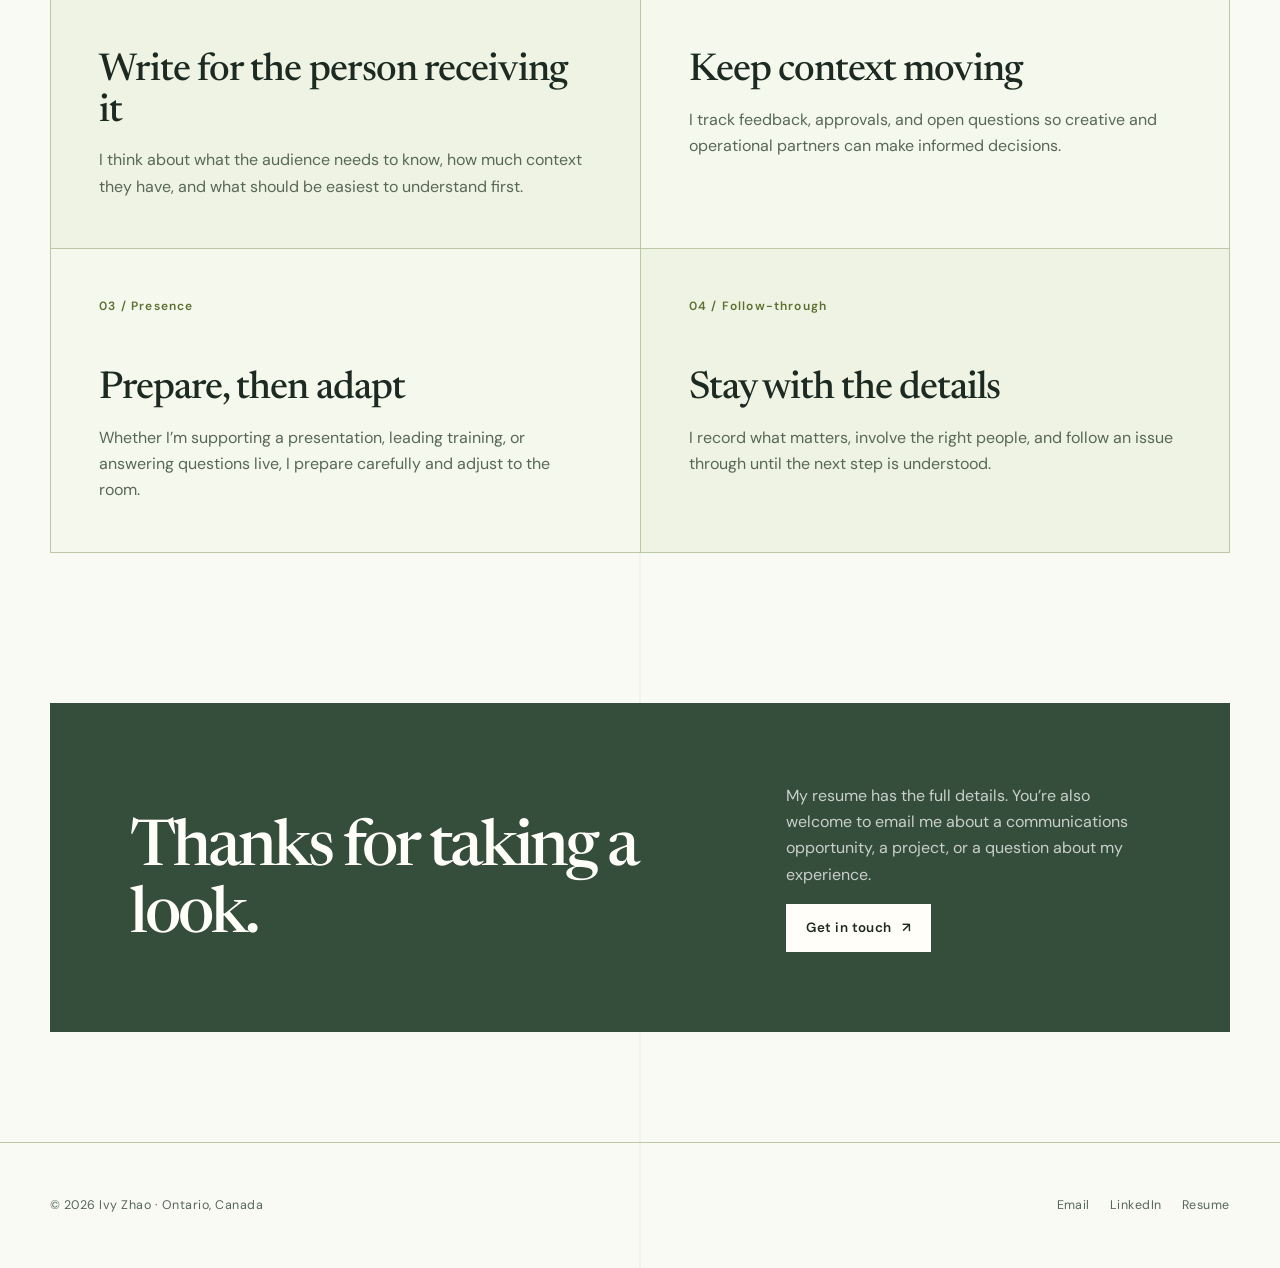
==== commit 8f1eb66c: "strengthen community leadership evidence" ====
--- a/index.html
+++ b/index.html
@@ -3,22 +3,22 @@
 <head>
   <meta charset="utf-8">
   <meta name="viewport" content="width=device-width, initial-scale=1">
-  <meta name="description" content="Ivy Zhao is a games communications professional with experience in Warframe publishing, player-facing content, events, live training, reporting, and cross-functional delivery.">
+  <meta name="description" content="Ivy Zhao is a games communications and community professional with experience in Warframe publishing, Discord leadership, live events, reporting, and cross-functional delivery.">
   <meta name="theme-color" content="#f8faf3">
   <link rel="canonical" href="https://ivyzhao.ca/">
-  <meta property="og:title" content="Ivy Zhao | Games Communications, Content &amp; Operations">
-  <meta property="og:description" content="Warframe publishing, player-facing content, event support, live training, reporting, and cross-functional delivery.">
+  <meta property="og:title" content="Ivy Zhao | Games Communications, Community &amp; Content">
+  <meta property="og:description" content="Warframe publishing, player-facing content, community leadership, live events, reporting, and cross-functional delivery.">
   <meta property="og:type" content="website">
   <meta property="og:url" content="https://ivyzhao.ca/">
   <meta property="og:image" content="https://ivyzhao.ca/assets/ivyzhao-social-preview.png">
   <meta property="og:image:width" content="1200">
   <meta property="og:image:height" content="630">
-  <meta property="og:image:alt" content="ivyzhao.ca - games publishing, communications, and content">
+  <meta property="og:image:alt" content="ivyzhao.ca - games communications, community, and content">
   <meta name="twitter:card" content="summary_large_image">
-  <meta name="twitter:title" content="Ivy Zhao | Games Communications, Content &amp; Operations">
-  <meta name="twitter:description" content="Warframe publishing, player-facing content, event support, live training, reporting, and cross-functional delivery.">
+  <meta name="twitter:title" content="Ivy Zhao | Games Communications, Community &amp; Content">
+  <meta name="twitter:description" content="Warframe publishing, player-facing content, community leadership, live events, reporting, and cross-functional delivery.">
   <meta name="twitter:image" content="https://ivyzhao.ca/assets/ivyzhao-social-preview.png">
-  <title>Ivy Zhao | Games Communications, Content &amp; Operations</title>
+  <title>Ivy Zhao | Games Communications, Community &amp; Content</title>
   <link rel="icon" href="favicon.ico">
   <link rel="stylesheet" href="style.css">
   <script src="script.js" defer></script>
@@ -40,7 +40,7 @@
       <div data-reveal>
         <p class="eyebrow">Games publishing, communications &amp; content</p>
         <h1 id="hero-title">I’m Ivy. I write for audiences and keep the work behind the message moving.</h1>
-        <p class="hero-copy">I’m a communications professional with experience supporting <strong>Warframe publishing, player-facing content, live events, training, and cross-functional delivery.</strong> My broader background in internal communications, reporting, and operations makes me especially reliable with the details behind a launch or campaign.</p>
+        <p class="hero-copy">I&rsquo;m a communications professional with experience supporting <strong>Warframe publishing, player-facing content, community operations, live events, and cross-functional delivery.</strong> My broader background in training, reporting, and operations makes me especially reliable with the details behind a launch, campaign, or growing player community.</p>
         <div class="button-row">
           <a class="button" href="projects.html">View selected work <span aria-hidden="true">↗</span></a>
           <a class="button secondary" href="experience.html">Experience</a>
@@ -54,7 +54,7 @@
 
     <section class="proof-strip" aria-label="Professional focus" data-reveal>
       <div class="proof-item"><span class="proof-number">01</span><p>Player-facing writing &amp; publishing</p></div>
-      <div class="proof-item"><span class="proof-number">02</span><p>Events, training &amp; presentations</p></div>
+      <div class="proof-item"><span class="proof-number">02</span><p>Community operations &amp; live events</p></div>
       <div class="proof-item"><span class="proof-number">03</span><p>Cross-functional delivery &amp; reporting</p></div>
     </section>
 
@@ -63,7 +63,7 @@
       <div class="project-grid" data-reveal>
         <article class="project-card featured"><div><span class="project-number">01 / Publishing &amp; communications</span><span class="status">Case study</span></div><div class="project-detail"><h3>Warframe publishing &amp; player communications</h3><p>Writing, publishing, gameplay capture, event support, approvals, and cross-functional delivery for Warframe announcements, collaborations, and live-service updates.</p><a class="text-link" href="warframe-publishing-communications.html">Read the case study</a></div></article>
         <article class="project-card"><div class="project-detail"><span class="project-number">02 / Interview development</span><h3>Warmframe</h3><p>I developed the interview questions and supported filming for an official three-part Warframe: 1999 cast series.</p><a class="text-link external-link" href="https://www.warframe.com/en/news/warmframe-episodes-1-3" target="_blank" rel="noopener noreferrer">Watch Episodes 1–3</a></div></article>
-        <article class="project-card"><div class="project-detail"><span class="project-number">03 / Web publishing</span><h3>TennoCon and live-service content</h3><p>Public examples include event communications, community-creator spotlights, seasonal updates, rewards, and player-facing change information.</p><a class="text-link external-link" href="https://www.warframe.com/en/news/countdown-to-tennocon-2025-en" target="_blank" rel="noopener noreferrer">Open a published example</a></div></article>
+        <article class="project-card"><div class="project-detail"><span class="project-number">03 / Community leadership</span><h3>Pre-launch game community</h3><p>Volunteer leadership for a 1,100+ member Discord, including server systems, moderation, announcements, developer collaboration, member support, and a live developer Stage.</p><a class="text-link" href="community-leadership.html">Read the community case study</a></div></article>
       </div>
       <a class="text-link" href="projects.html">Explore all selected work</a>
     </section>
--- a/style.css
+++ b/style.css
@@ -502,6 +502,10 @@
   gap: clamp(30px, 6vw, 90px);
 }
 
+.project-card.community-featured {
+  background: #edf2df;
+}
+
 .text-link {
   display: inline-flex;
   align-items: center;
@@ -820,6 +824,51 @@
   font-size: 0.8rem;
   font-weight: 600;
   text-decoration-color: var(--blush);
+}
+
+.metric-grid {
+  margin: 0;
+  display: grid;
+  grid-template-columns: repeat(4, minmax(0, 1fr));
+  gap: 1px;
+  border: 1px solid var(--line);
+  background: var(--line);
+}
+
+.metric {
+  min-width: 0;
+  padding: clamp(24px, 3.5vw, 40px);
+  background: var(--accent-pale);
+}
+
+.metric:nth-child(even) {
+  background: #f5f8ec;
+}
+
+.metric dt {
+  margin-bottom: 30px;
+  color: var(--accent);
+  font-size: 0.7rem;
+  font-weight: 600;
+  letter-spacing: 0.1em;
+  text-transform: uppercase;
+}
+
+.metric dd {
+  margin: 0;
+}
+
+.metric-value {
+  color: var(--ink);
+  font: 500 clamp(1.65rem, 2.8vw, 2.35rem)/1.05 var(--serif);
+  letter-spacing: -0.025em;
+}
+
+.metric .metric-note {
+  margin-top: 12px;
+  color: var(--muted);
+  font-size: 0.78rem;
+  line-height: 1.45;
 }
 
 .coming-soon {
@@ -1162,6 +1211,10 @@
   .artifact-grid {
     grid-template-columns: 1fr;
   }
+
+  .metric-grid {
+    grid-template-columns: repeat(2, minmax(0, 1fr));
+  }
 }
 
 @media (max-width: 640px) {
@@ -1219,6 +1272,10 @@
     grid-template-columns: 1fr;
   }
 
+  .metric-grid {
+    grid-template-columns: 1fr;
+  }
+
   .skills-snapshot summary {
     min-height: 70px;
     padding: 18px;
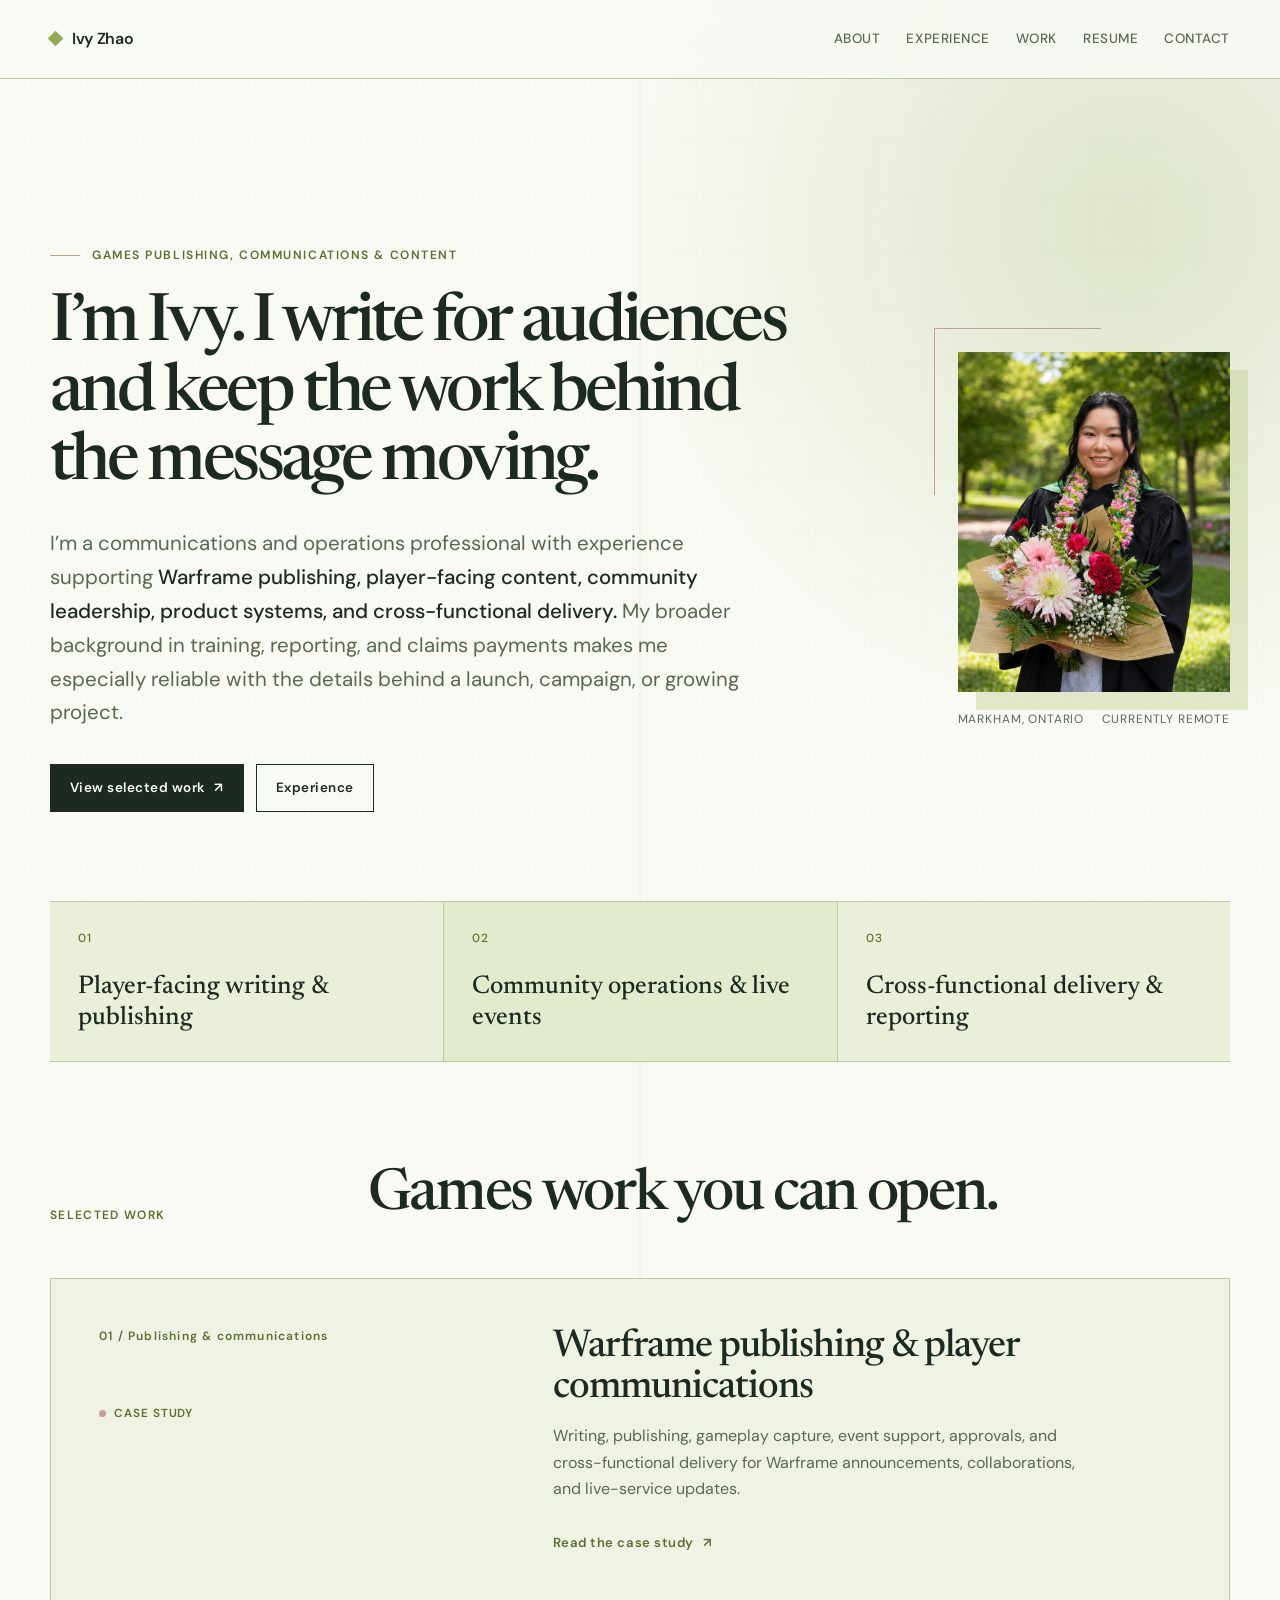
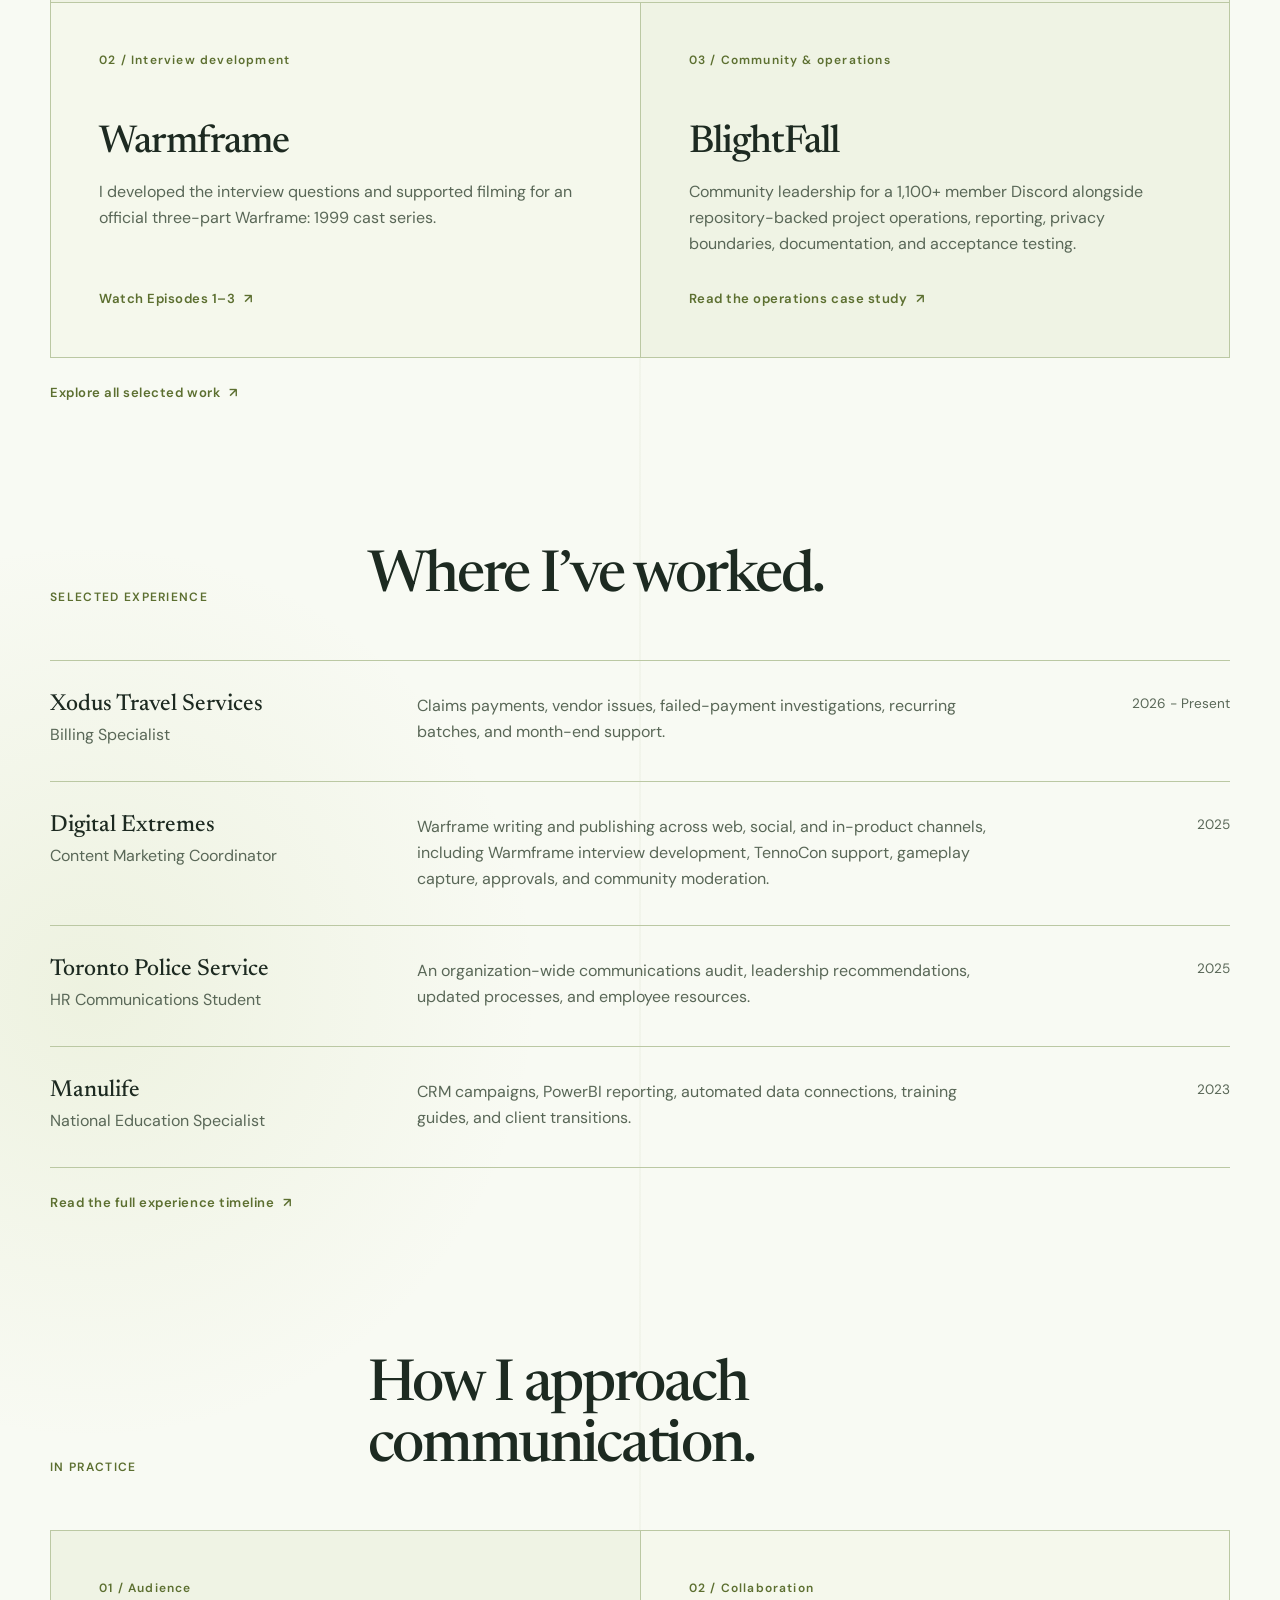
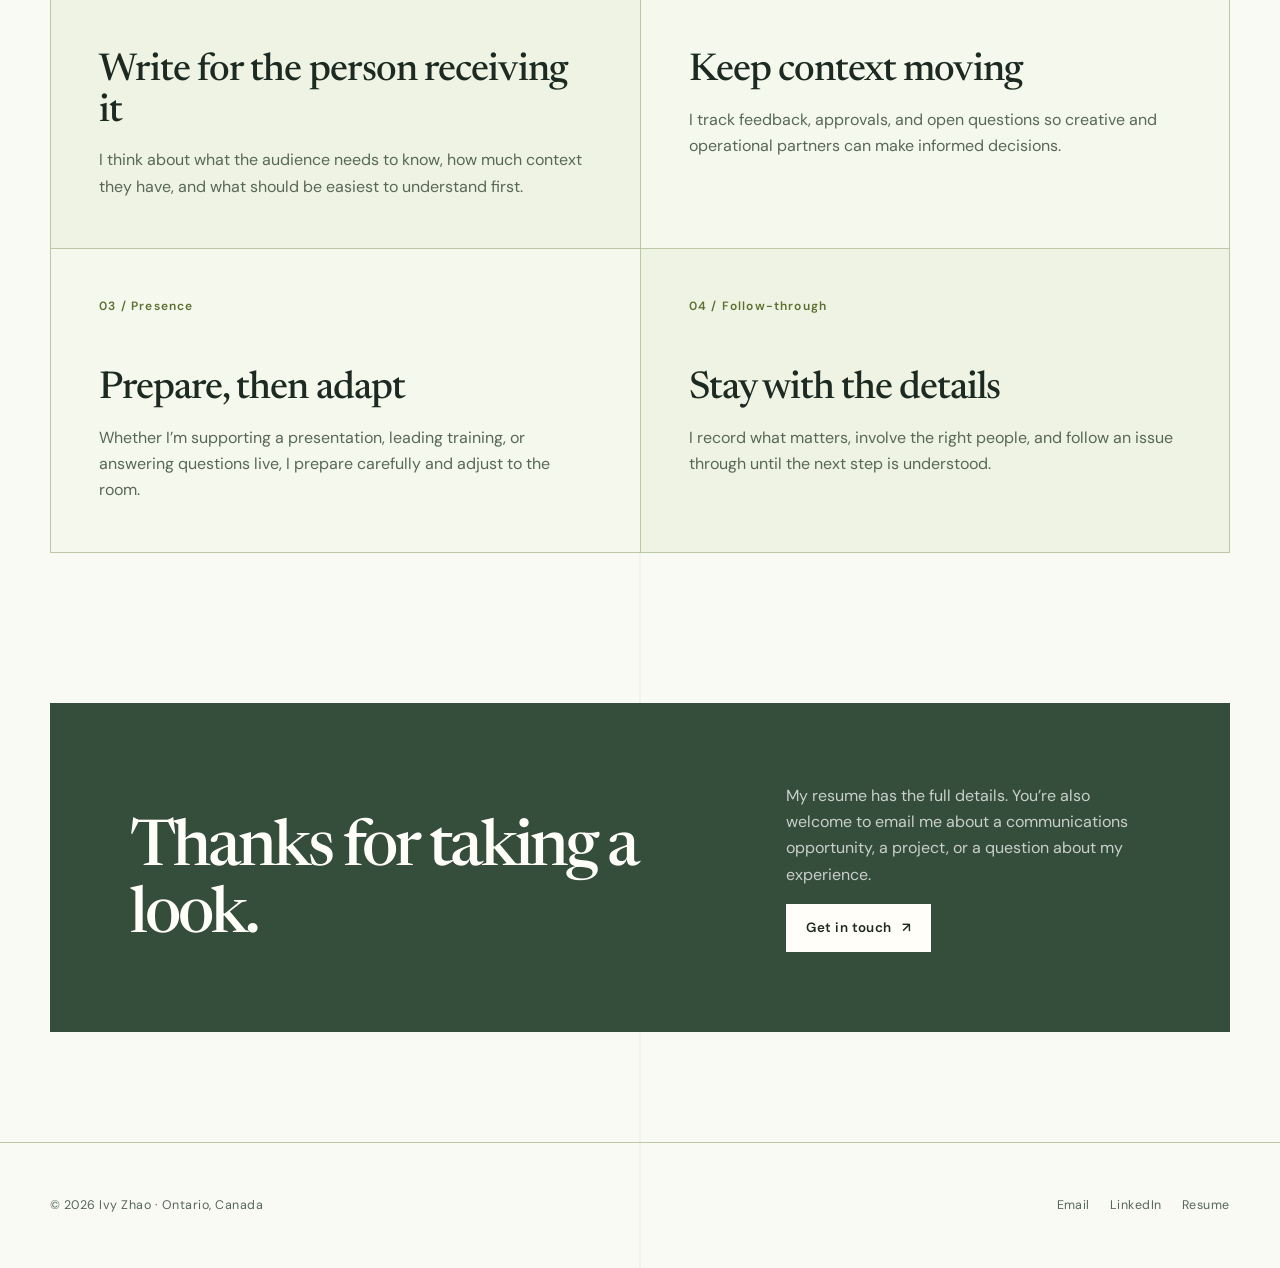
==== commit 5d51f51f: "add BlightFall operations case study" ====
--- a/index.html
+++ b/index.html
@@ -3,11 +3,11 @@
 <head>
   <meta charset="utf-8">
   <meta name="viewport" content="width=device-width, initial-scale=1">
-  <meta name="description" content="Ivy Zhao is a games communications and community professional with experience in Warframe publishing, Discord leadership, live events, reporting, and cross-functional delivery.">
+  <meta name="description" content="Ivy Zhao is a games communications and operations professional with experience in Warframe publishing, community leadership, product systems, and cross-functional delivery.">
   <meta name="theme-color" content="#f8faf3">
   <link rel="canonical" href="https://ivyzhao.ca/">
   <meta property="og:title" content="Ivy Zhao | Games Communications, Community &amp; Content">
-  <meta property="og:description" content="Warframe publishing, player-facing content, community leadership, live events, reporting, and cross-functional delivery.">
+  <meta property="og:description" content="Warframe publishing, player-facing content, BlightFall community leadership, product operations, and cross-functional delivery.">
   <meta property="og:type" content="website">
   <meta property="og:url" content="https://ivyzhao.ca/">
   <meta property="og:image" content="https://ivyzhao.ca/assets/ivyzhao-social-preview.png">
@@ -16,7 +16,7 @@
   <meta property="og:image:alt" content="ivyzhao.ca - games communications, community, and content">
   <meta name="twitter:card" content="summary_large_image">
   <meta name="twitter:title" content="Ivy Zhao | Games Communications, Community &amp; Content">
-  <meta name="twitter:description" content="Warframe publishing, player-facing content, community leadership, live events, reporting, and cross-functional delivery.">
+  <meta name="twitter:description" content="Warframe publishing, player-facing content, community leadership, product operations, and cross-functional delivery.">
   <meta name="twitter:image" content="https://ivyzhao.ca/assets/ivyzhao-social-preview.png">
   <title>Ivy Zhao | Games Communications, Community &amp; Content</title>
   <link rel="icon" href="favicon.ico">
@@ -40,7 +40,7 @@
       <div data-reveal>
         <p class="eyebrow">Games publishing, communications &amp; content</p>
         <h1 id="hero-title">I’m Ivy. I write for audiences and keep the work behind the message moving.</h1>
-        <p class="hero-copy">I&rsquo;m a communications professional with experience supporting <strong>Warframe publishing, player-facing content, community operations, live events, and cross-functional delivery.</strong> My broader background in training, reporting, and operations makes me especially reliable with the details behind a launch, campaign, or growing player community.</p>
+        <p class="hero-copy">I&rsquo;m a communications and operations professional with experience supporting <strong>Warframe publishing, player-facing content, community leadership, product systems, and cross-functional delivery.</strong> My broader background in training, reporting, and claims payments makes me especially reliable with the details behind a launch, campaign, or growing project.</p>
         <div class="button-row">
           <a class="button" href="projects.html">View selected work <span aria-hidden="true">↗</span></a>
           <a class="button secondary" href="experience.html">Experience</a>
@@ -63,7 +63,7 @@
       <div class="project-grid" data-reveal>
         <article class="project-card featured"><div><span class="project-number">01 / Publishing &amp; communications</span><span class="status">Case study</span></div><div class="project-detail"><h3>Warframe publishing &amp; player communications</h3><p>Writing, publishing, gameplay capture, event support, approvals, and cross-functional delivery for Warframe announcements, collaborations, and live-service updates.</p><a class="text-link" href="warframe-publishing-communications.html">Read the case study</a></div></article>
         <article class="project-card"><div class="project-detail"><span class="project-number">02 / Interview development</span><h3>Warmframe</h3><p>I developed the interview questions and supported filming for an official three-part Warframe: 1999 cast series.</p><a class="text-link external-link" href="https://www.warframe.com/en/news/warmframe-episodes-1-3" target="_blank" rel="noopener noreferrer">Watch Episodes 1–3</a></div></article>
-        <article class="project-card"><div class="project-detail"><span class="project-number">03 / Community leadership</span><h3>Pre-launch game community</h3><p>Volunteer leadership for a 1,100+ member Discord, including server systems, moderation, announcements, developer collaboration, member support, and a live developer Stage.</p><a class="text-link" href="community-leadership.html">Read the community case study</a></div></article>
+        <article class="project-card"><div class="project-detail"><span class="project-number">03 / Community &amp; operations</span><h3>BlightFall</h3><p>Community leadership for a 1,100+ member Discord alongside repository-backed project operations, reporting, privacy boundaries, documentation, and acceptance testing.</p><a class="text-link" href="blightfall-operations.html">Read the operations case study</a></div></article>
       </div>
       <a class="text-link" href="projects.html">Explore all selected work</a>
     </section>
--- a/style.css
+++ b/style.css
@@ -1,4 +1,4 @@
-@import url("https://fonts.googleapis.com/css2?family=DM+Sans:wght@400;500;600&family=Newsreader:opsz,wght@6..72,500;6..72,600&display=swap");
+@import url("https://fonts.googleapis.com/css2?family=DM+Sans:opsz,wght@9..40,400;9..40,500;9..40,600&family=Newsreader:opsz,wght@6..72,500;6..72,600&display=swap");
 
 :root {
   --paper: #f8faf3;
@@ -506,6 +506,10 @@
   background: #edf2df;
 }
 
+.project-card.operations-featured {
+  background: #e5edd0;
+}
+
 .text-link {
   display: inline-flex;
   align-items: center;
@@ -526,6 +530,10 @@
 .text-link:hover::after {
   color: var(--blush);
   transform: translate(3px, -3px);
+}
+
+.role-body > .text-link + .text-link {
+  margin-left: 26px;
 }
 
 .cta-band {
@@ -1218,6 +1226,10 @@
 }
 
 @media (max-width: 640px) {
+  .role-body > .text-link + .text-link {
+    margin-left: 0;
+  }
+
   .nav-wrap,
   .site-footer,
   .page-shell {
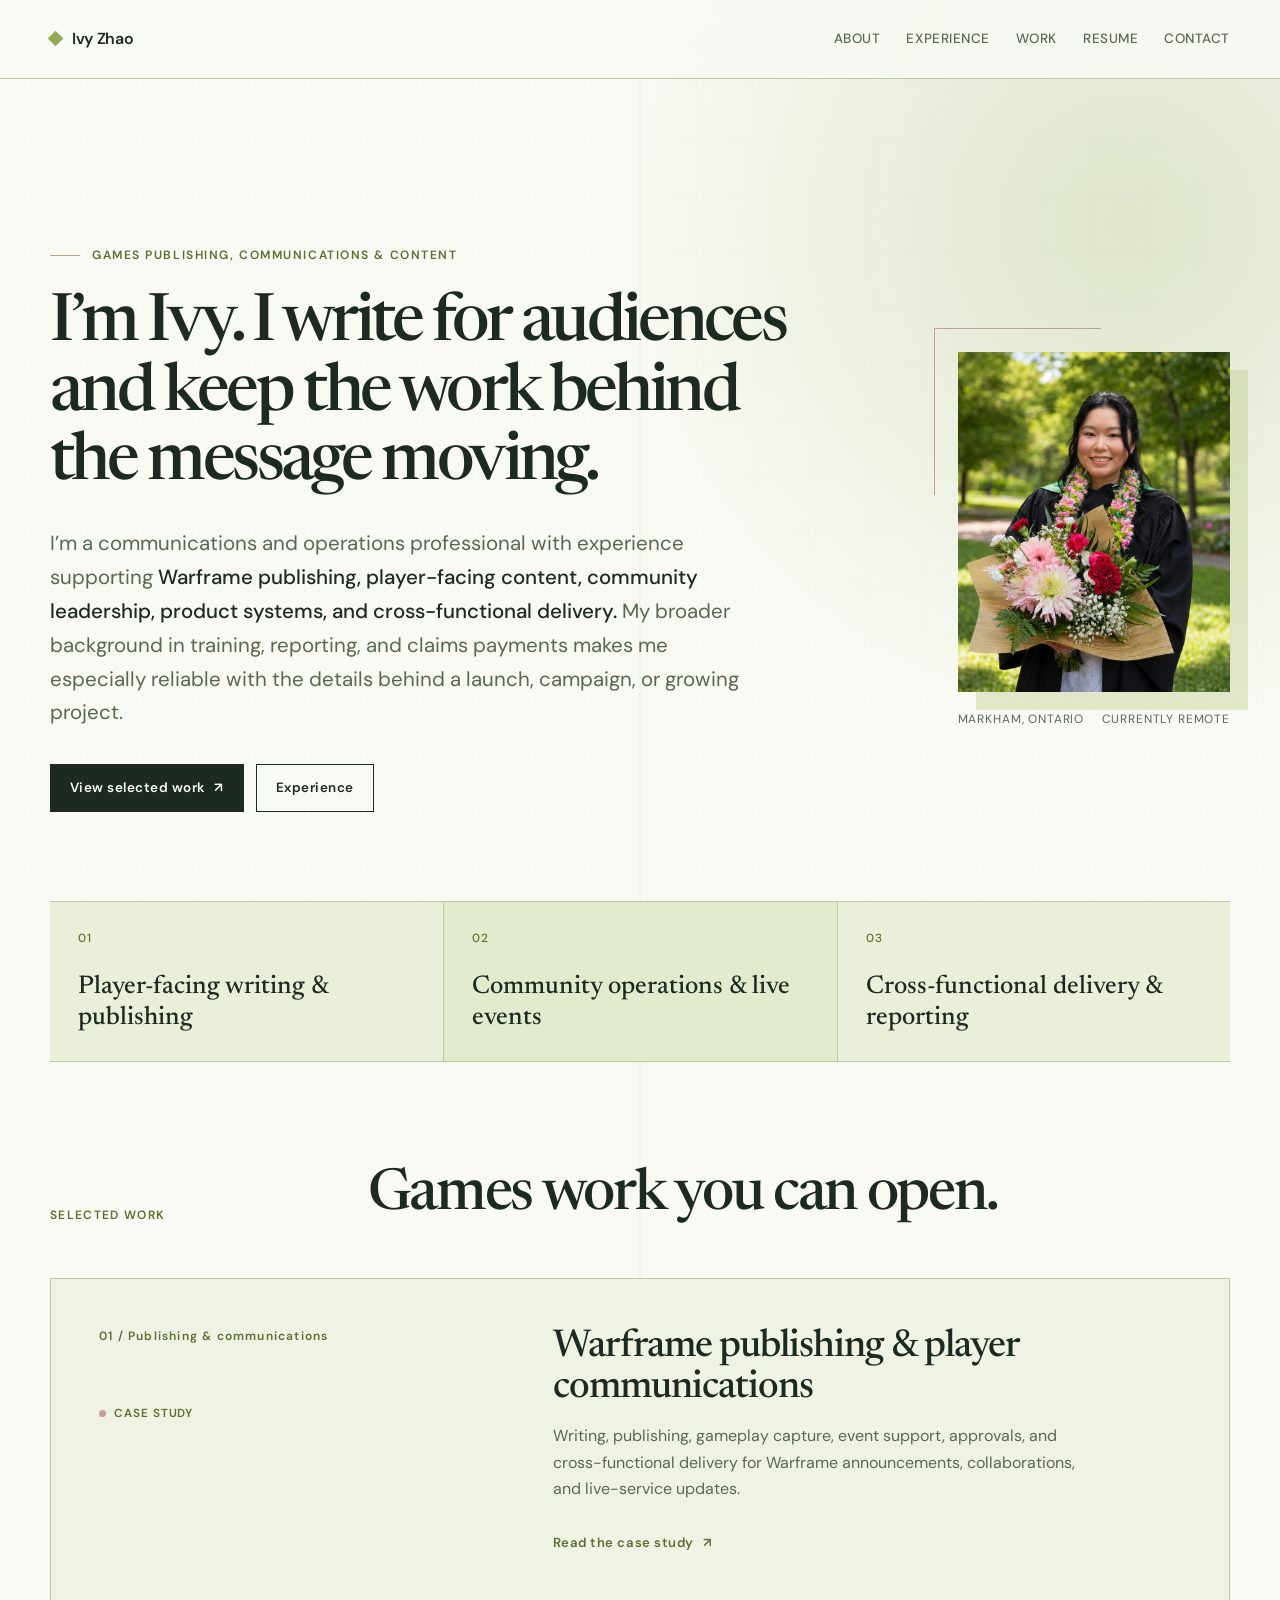
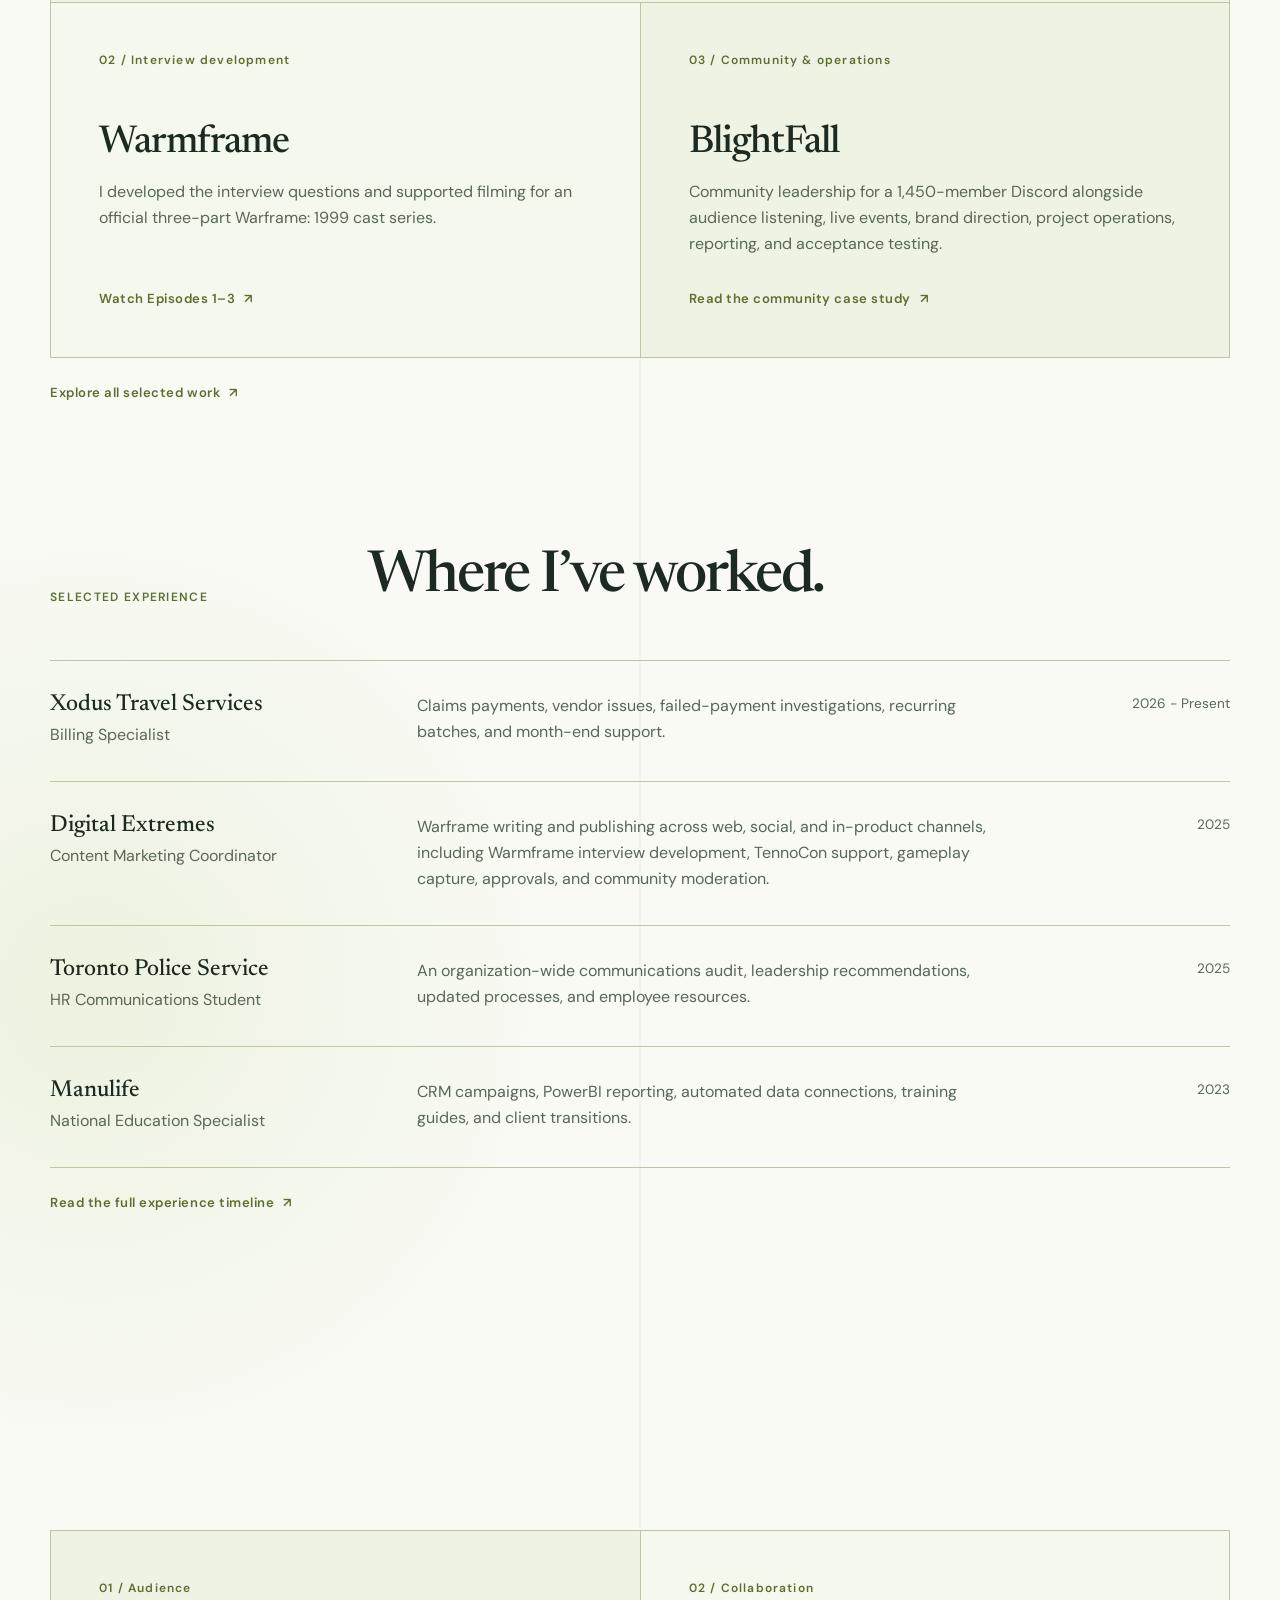
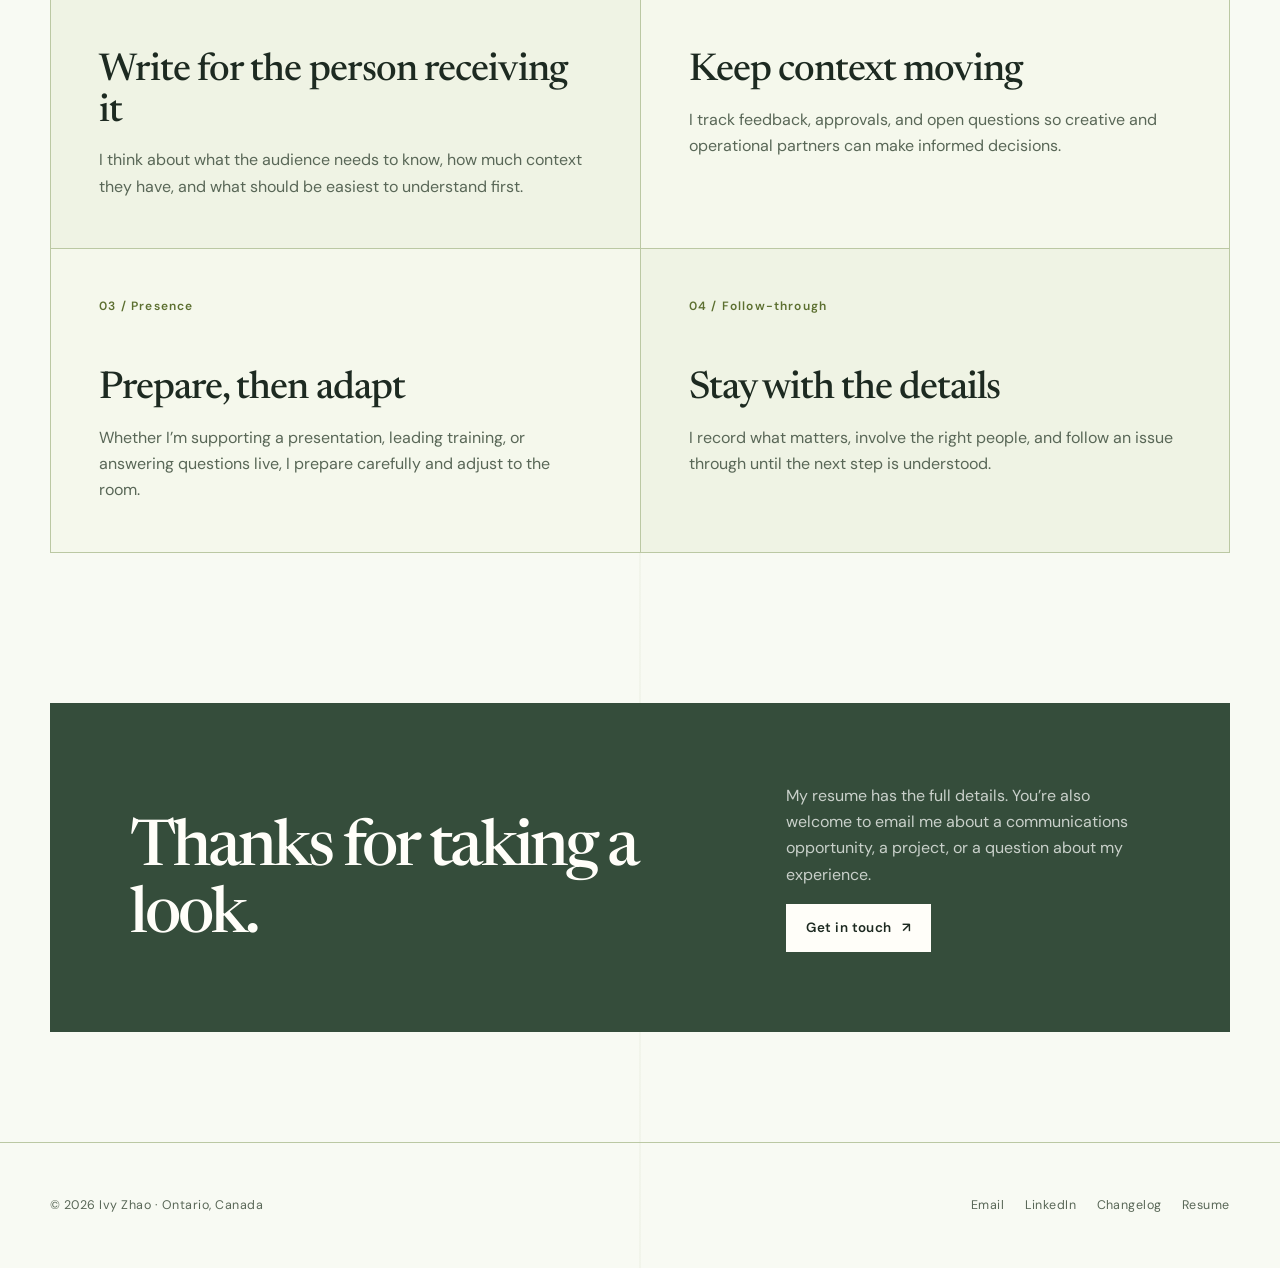
==== commit aa3b1a9a: "refresh BlightFall community evidence" ====
--- a/index.html
+++ b/index.html
@@ -63,7 +63,7 @@
       <div class="project-grid" data-reveal>
         <article class="project-card featured"><div><span class="project-number">01 / Publishing &amp; communications</span><span class="status">Case study</span></div><div class="project-detail"><h3>Warframe publishing &amp; player communications</h3><p>Writing, publishing, gameplay capture, event support, approvals, and cross-functional delivery for Warframe announcements, collaborations, and live-service updates.</p><a class="text-link" href="warframe-publishing-communications.html">Read the case study</a></div></article>
         <article class="project-card"><div class="project-detail"><span class="project-number">02 / Interview development</span><h3>Warmframe</h3><p>I developed the interview questions and supported filming for an official three-part Warframe: 1999 cast series.</p><a class="text-link external-link" href="https://www.warframe.com/en/news/warmframe-episodes-1-3" target="_blank" rel="noopener noreferrer">Watch Episodes 1–3</a></div></article>
-        <article class="project-card"><div class="project-detail"><span class="project-number">03 / Community &amp; operations</span><h3>BlightFall</h3><p>Community leadership for a 1,100+ member Discord alongside repository-backed project operations, reporting, privacy boundaries, documentation, and acceptance testing.</p><a class="text-link" href="blightfall-operations.html">Read the operations case study</a></div></article>
+        <article class="project-card"><div class="project-detail"><span class="project-number">03 / Community &amp; operations</span><h3>BlightFall</h3><p>Community leadership for a 1,450-member Discord alongside audience listening, live events, brand direction, project operations, reporting, and acceptance testing.</p><a class="text-link" href="community-leadership.html">Read the community case study</a></div></article>
       </div>
       <a class="text-link" href="projects.html">Explore all selected work</a>
     </section>
@@ -95,6 +95,6 @@
     </section>
   </main>
 
-  <footer class="site-footer-wrap"><div class="site-footer"><span>© <span data-year></span> Ivy Zhao · Ontario, Canada</span><div class="footer-links"><a href="mailto:ivy.zhao.career@gmail.com">Email</a><a href="https://www.linkedin.com/in/ivyzhao02" target="_blank" rel="noopener noreferrer">LinkedIn</a><a href="resume.html">Resume</a></div></div></footer>
+  <footer class="site-footer-wrap"><div class="site-footer"><span>&copy; <span data-year></span> Ivy Zhao &middot; Ontario, Canada</span><div class="footer-links"><a href="mailto:ivy.zhao.career@gmail.com">Email</a><a href="https://www.linkedin.com/in/ivyzhao02" target="_blank" rel="noopener noreferrer">LinkedIn</a><a href="changelog.html">Changelog</a><a href="resume.html">Resume</a></div></div></footer>
 </body>
 </html>
--- a/style.css
+++ b/style.css
@@ -899,6 +899,36 @@
   color: var(--muted);
 }
 
+.changelog-list {
+  border-top: 1px solid var(--line);
+}
+
+.changelog-entry {
+  padding: clamp(30px, 5vw, 56px) 0;
+  border-bottom: 1px solid var(--line);
+  display: grid;
+  grid-template-columns: 0.45fr 1.55fr;
+  gap: clamp(32px, 7vw, 100px);
+}
+
+.changelog-entry time {
+  color: var(--accent);
+  font-size: 0.76rem;
+  font-weight: 600;
+  letter-spacing: 0.1em;
+  text-transform: uppercase;
+}
+
+.changelog-entry h2 {
+  margin-bottom: 12px;
+  font-size: clamp(1.8rem, 3.2vw, 2.65rem);
+}
+
+.changelog-entry p {
+  max-width: 720px;
+  color: var(--muted);
+}
+
 .future-cases {
   margin: 24px 0 0;
   padding: 0;
@@ -1193,6 +1223,7 @@
   .section-head,
   .split-layout,
   .role,
+  .changelog-entry,
   .resume-panel,
   .contact-layout,
   .cta-band {
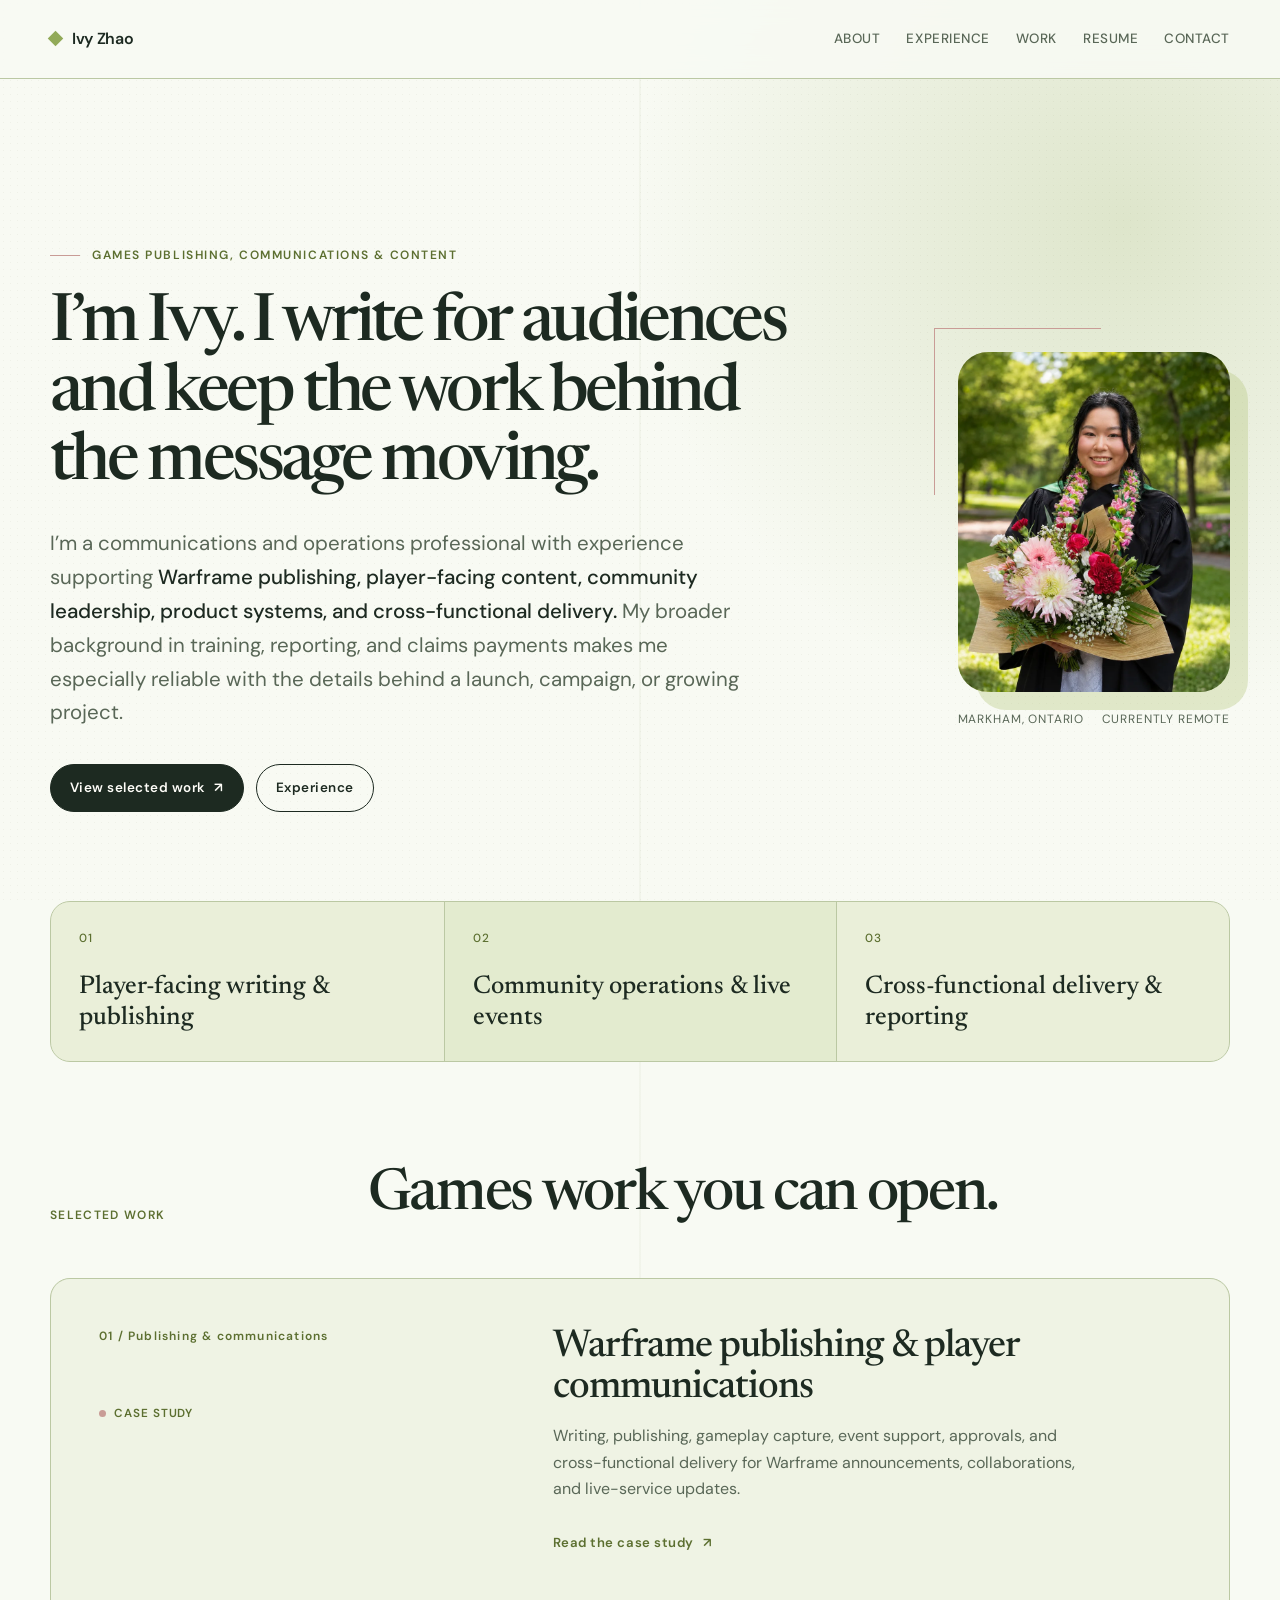
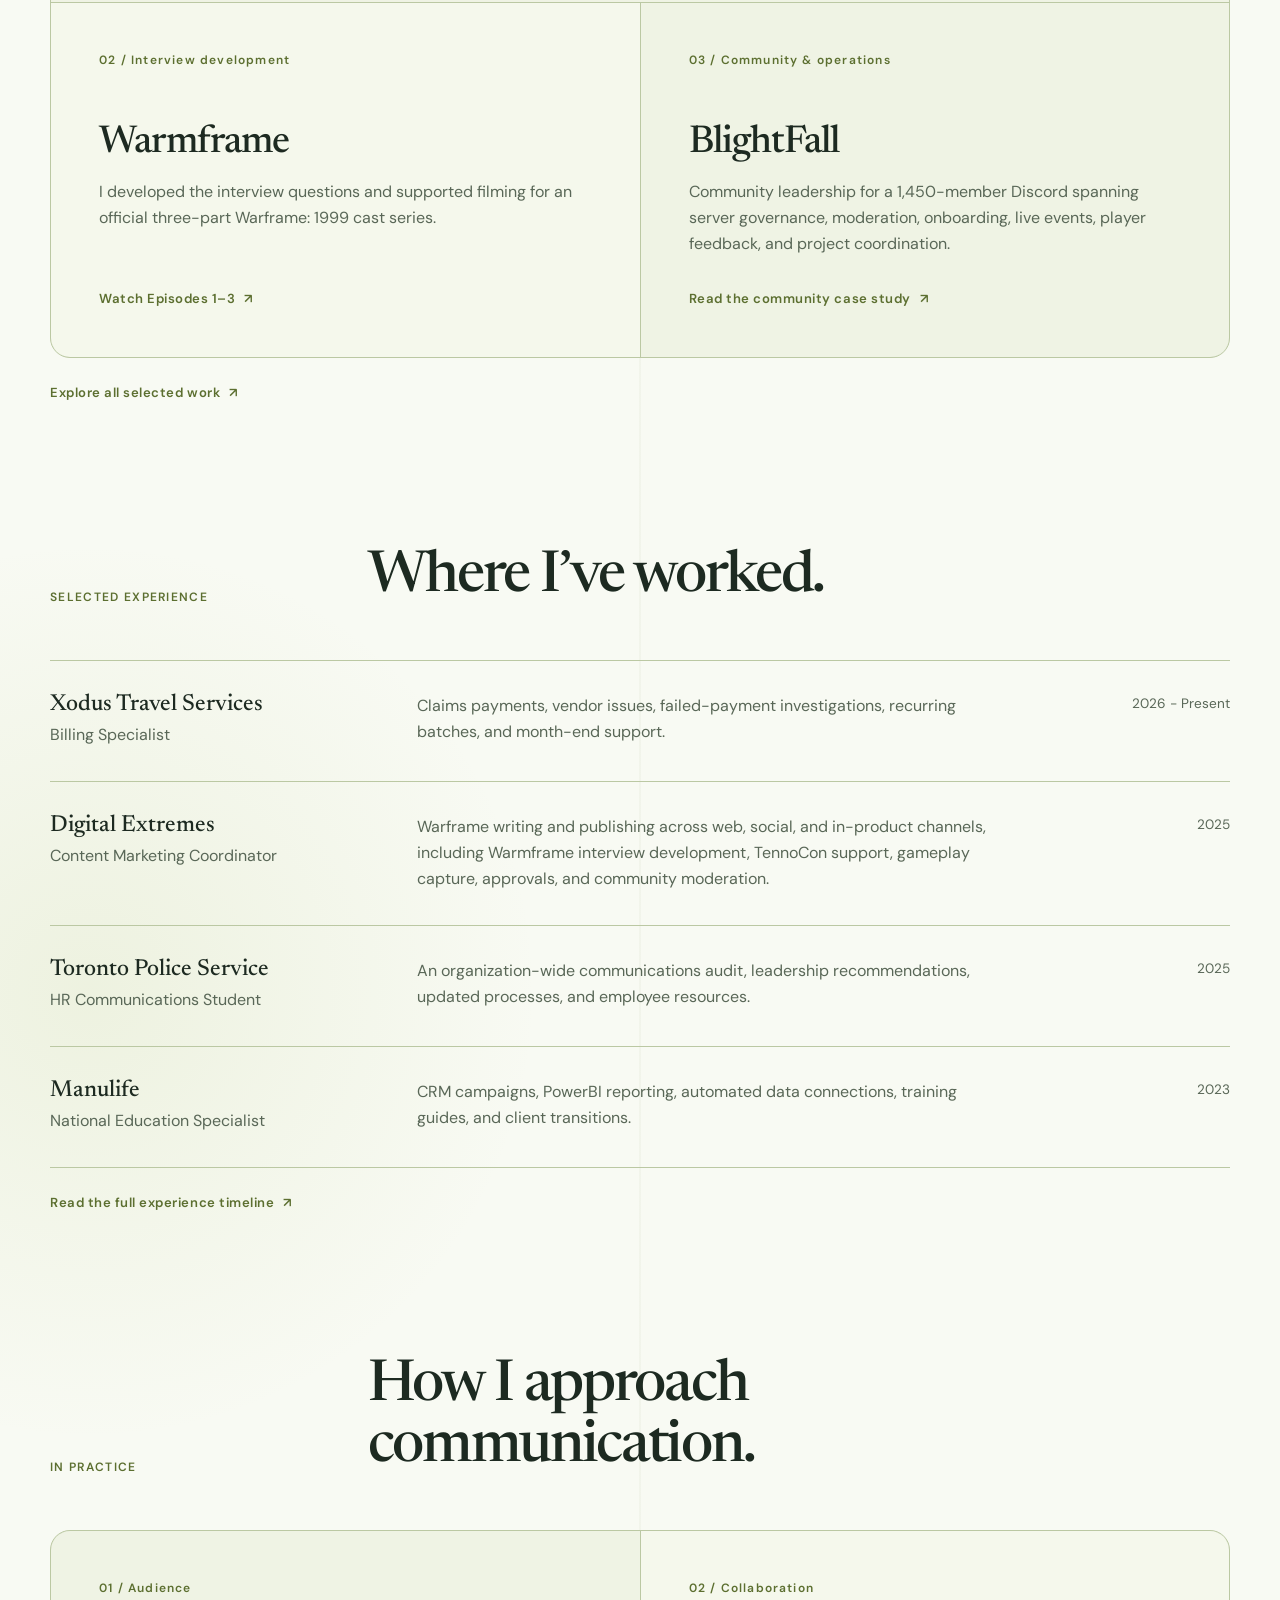
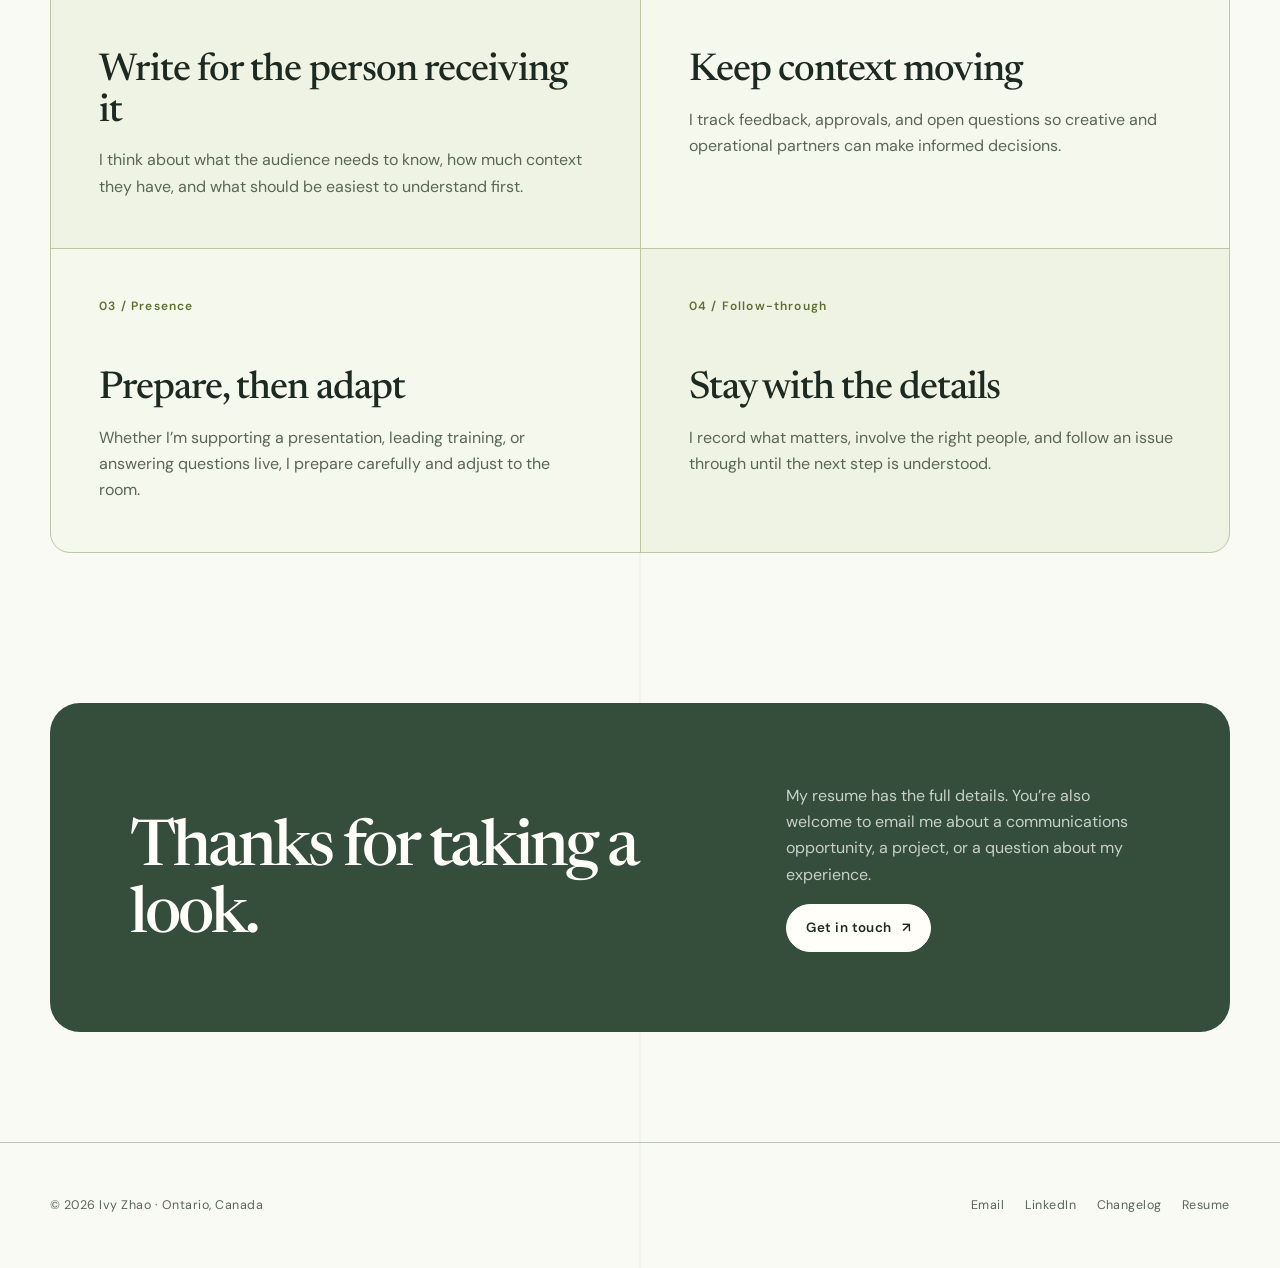
==== commit 39140cd8: "strengthen BlightFall community governance evidence" ====
--- a/index.html
+++ b/index.html
@@ -63,7 +63,7 @@
       <div class="project-grid" data-reveal>
         <article class="project-card featured"><div><span class="project-number">01 / Publishing &amp; communications</span><span class="status">Case study</span></div><div class="project-detail"><h3>Warframe publishing &amp; player communications</h3><p>Writing, publishing, gameplay capture, event support, approvals, and cross-functional delivery for Warframe announcements, collaborations, and live-service updates.</p><a class="text-link" href="warframe-publishing-communications.html">Read the case study</a></div></article>
         <article class="project-card"><div class="project-detail"><span class="project-number">02 / Interview development</span><h3>Warmframe</h3><p>I developed the interview questions and supported filming for an official three-part Warframe: 1999 cast series.</p><a class="text-link external-link" href="https://www.warframe.com/en/news/warmframe-episodes-1-3" target="_blank" rel="noopener noreferrer">Watch Episodes 1–3</a></div></article>
-        <article class="project-card"><div class="project-detail"><span class="project-number">03 / Community &amp; operations</span><h3>BlightFall</h3><p>Community leadership for a 1,450-member Discord alongside audience listening, live events, brand direction, project operations, reporting, and acceptance testing.</p><a class="text-link" href="community-leadership.html">Read the community case study</a></div></article>
+        <article class="project-card"><div class="project-detail"><span class="project-number">03 / Community &amp; operations</span><h3>BlightFall</h3><p>Community leadership for a 1,450-member Discord spanning server governance, moderation, onboarding, live events, player feedback, and project coordination.</p><a class="text-link" href="community-leadership.html">Read the community case study</a></div></article>
       </div>
       <a class="text-link" href="projects.html">Explore all selected work</a>
     </section>
--- a/style.css
+++ b/style.css
@@ -17,7 +17,9 @@
   --serif: "Newsreader", Georgia, serif;
   --sans: "DM Sans", "Segoe UI", sans-serif;
   --content: 1180px;
-  --radius: 2px;
+  --radius-small: 10px;
+  --radius: 20px;
+  --radius-large: 30px;
 }
 
 * {
@@ -87,6 +89,7 @@
   padding: 9px 14px;
   color: var(--white);
   background: var(--ink);
+  border-radius: var(--radius-small);
   transform: translateY(-180%);
 }
 
@@ -281,6 +284,7 @@
   gap: 10px;
   padding: 11px 19px;
   border: 1px solid var(--ink);
+  border-radius: 999px;
   background: var(--ink);
   color: var(--white);
   font-size: 0.84rem;
@@ -325,6 +329,7 @@
 .portrait-frame {
   position: relative;
   overflow: hidden;
+  border-radius: var(--radius-large);
   aspect-ratio: 4 / 5;
   background: var(--accent-soft);
   box-shadow: 18px 18px 0 rgba(182, 199, 123, 0.35);
@@ -349,8 +354,9 @@
 }
 
 .proof-strip {
-  border-top: 1px solid var(--line);
-  border-bottom: 1px solid var(--line);
+  border: 1px solid var(--line);
+  border-radius: var(--radius);
+  overflow: hidden;
   display: grid;
   grid-template-columns: repeat(3, 1fr);
   background: var(--accent-pale);
@@ -456,6 +462,8 @@
   gap: 1px;
   background: var(--line);
   border: 1px solid var(--line);
+  border-radius: var(--radius);
+  overflow: hidden;
 }
 
 .capability,
@@ -541,6 +549,7 @@
   padding: clamp(42px, 7vw, 80px);
   color: var(--white);
   background: var(--accent-dark);
+  border-radius: var(--radius-large);
   display: grid;
   grid-template-columns: 1.25fr 0.75fr;
   align-items: end;
@@ -626,6 +635,7 @@
 .compact-list span {
   padding: 8px 11px;
   border: 1px solid #c5d198;
+  border-radius: 999px;
   background: rgba(220, 227, 186, 0.52);
   color: var(--muted);
   font-size: 0.78rem;
@@ -732,6 +742,7 @@
 .tag {
   padding: 5px 10px;
   border: 1px solid #c9d49f;
+  border-radius: 999px;
   background: rgba(220, 227, 186, 0.42);
   color: var(--muted);
   font-size: 0.73rem;
@@ -772,6 +783,7 @@
 .artifact-section {
   padding: clamp(34px, 6vw, 70px);
   border: 1px solid var(--line);
+  border-radius: var(--radius-large);
   background: rgba(239, 243, 228, 0.78);
 }
 
@@ -789,6 +801,8 @@
   gap: 1px;
   border: 1px solid var(--line);
   background: var(--line);
+  border-radius: var(--radius);
+  overflow: hidden;
 }
 
 .artifact-card {
@@ -834,6 +848,138 @@
   text-decoration-color: var(--blush);
 }
 
+.media-showcase .section-head {
+  align-items: start;
+}
+
+.media-intro {
+  max-width: 680px;
+  margin: 18px 0 0;
+  color: var(--muted);
+}
+
+.media-grid {
+  display: grid;
+  grid-template-columns: repeat(3, minmax(0, 1fr));
+  gap: clamp(18px, 2.5vw, 30px);
+}
+
+.media-card {
+  position: relative;
+  min-width: 0;
+  padding: 10px;
+  border: 1px solid var(--blush);
+  border-radius: calc(var(--radius) + 4px);
+  background: var(--blush-soft);
+  box-shadow: 8px 8px 0 rgba(220, 227, 186, 0.72);
+}
+
+.media-card::before,
+.media-card::after {
+  content: "";
+  position: absolute;
+  z-index: 1;
+  width: 8px;
+  height: 8px;
+  border: 2px solid var(--paper);
+  border-radius: 50%;
+  background: var(--accent-bright);
+}
+
+.media-card::before {
+  top: 15px;
+  left: 15px;
+}
+
+.media-card::after {
+  right: 15px;
+  bottom: 15px;
+  background: var(--blush);
+}
+
+.video-frame {
+  position: relative;
+  overflow: hidden;
+  aspect-ratio: 16 / 9;
+  border-radius: calc(var(--radius) - 4px);
+  background: var(--accent-dark);
+}
+
+.video-frame iframe,
+.video-poster {
+  position: absolute;
+  inset: 0;
+  width: 100%;
+  height: 100%;
+  border: 0;
+}
+
+.video-poster {
+  padding: 0;
+  cursor: pointer;
+  background: var(--accent-dark);
+}
+
+.video-poster img {
+  width: 100%;
+  height: 100%;
+  object-fit: cover;
+  transition: transform 220ms ease, filter 220ms ease;
+}
+
+.video-poster:hover img {
+  filter: saturate(1.08) brightness(0.86);
+  transform: scale(1.025);
+}
+
+.play-badge {
+  position: absolute;
+  top: 50%;
+  left: 50%;
+  min-width: 64px;
+  min-height: 44px;
+  display: grid;
+  place-items: center;
+  padding: 8px 15px;
+  border: 2px solid var(--white);
+  border-radius: 999px;
+  color: var(--ink);
+  background: var(--blush-soft);
+  box-shadow: 0 7px 20px rgba(29, 42, 33, 0.22);
+  font: 600 0.75rem var(--sans);
+  letter-spacing: 0.06em;
+  text-transform: uppercase;
+  transform: translate(-50%, -50%);
+}
+
+.media-caption {
+  padding: 22px 14px 14px;
+}
+
+.media-caption .media-label {
+  margin-bottom: 11px;
+  color: var(--accent);
+  font-size: 0.68rem;
+  font-weight: 600;
+  letter-spacing: 0.11em;
+  text-transform: uppercase;
+}
+
+.media-caption h3 {
+  min-height: 2.2em;
+  margin-bottom: 18px;
+  font-size: clamp(1.35rem, 2vw, 1.75rem);
+}
+
+.media-caption a {
+  position: relative;
+  z-index: 2;
+  color: var(--accent-dark);
+  font-size: 0.78rem;
+  font-weight: 600;
+  text-decoration-color: var(--blush);
+}
+
 .metric-grid {
   margin: 0;
   display: grid;
@@ -841,6 +987,8 @@
   gap: 1px;
   border: 1px solid var(--line);
   background: var(--line);
+  border-radius: var(--radius);
+  overflow: hidden;
 }
 
 .metric {
@@ -962,6 +1110,8 @@
   gap: 1px;
   background: var(--line);
   border: 1px solid var(--line);
+  border-radius: var(--radius-large);
+  overflow: hidden;
 }
 
 .resume-copy,
@@ -999,6 +1149,8 @@
   margin-top: 64px;
   border: 1px solid var(--line);
   background: var(--accent-pale);
+  border-radius: var(--radius);
+  overflow: hidden;
 }
 
 .skills-snapshot summary {
@@ -1067,6 +1219,7 @@
 .skill-chips span {
   padding: 5px 8px;
   border: 1px solid #c5d198;
+  border-radius: 999px;
   background: rgba(220, 227, 186, 0.52);
   color: var(--muted);
   font-size: 0.7rem;
@@ -1086,6 +1239,7 @@
   width: 100%;
   height: auto;
   border: 1px solid rgba(69, 88, 38, 0.16);
+  border-radius: var(--radius-small);
   background: var(--white);
   box-shadow: 0 18px 44px rgba(53, 77, 59, 0.17);
   transition: transform 180ms ease, box-shadow 180ms ease;
@@ -1104,14 +1258,17 @@
 }
 
 .contact-links {
-  border-top: 1px solid var(--line);
+  overflow: hidden;
+  border: 1px solid var(--line);
+  border-radius: var(--radius);
+  background: rgba(239, 243, 228, 0.64);
 }
 
 .contact-link {
   display: flex;
   justify-content: space-between;
   gap: 24px;
-  padding: 25px 0;
+  padding: 25px 22px;
   border-bottom: 1px solid var(--line);
   color: var(--ink);
   font: 500 clamp(1.25rem, 2.4vw, 1.8rem) var(--serif);
@@ -1120,7 +1277,7 @@
 }
 
 .contact-link:hover {
-  padding-inline: 14px;
+  padding-inline: 28px 16px;
   background: var(--accent-pale);
 }
 
@@ -1251,6 +1408,14 @@
     grid-template-columns: 1fr;
   }
 
+  .media-grid {
+    grid-template-columns: 1fr;
+  }
+
+  .media-caption h3 {
+    min-height: 0;
+  }
+
   .metric-grid {
     grid-template-columns: repeat(2, minmax(0, 1fr));
   }
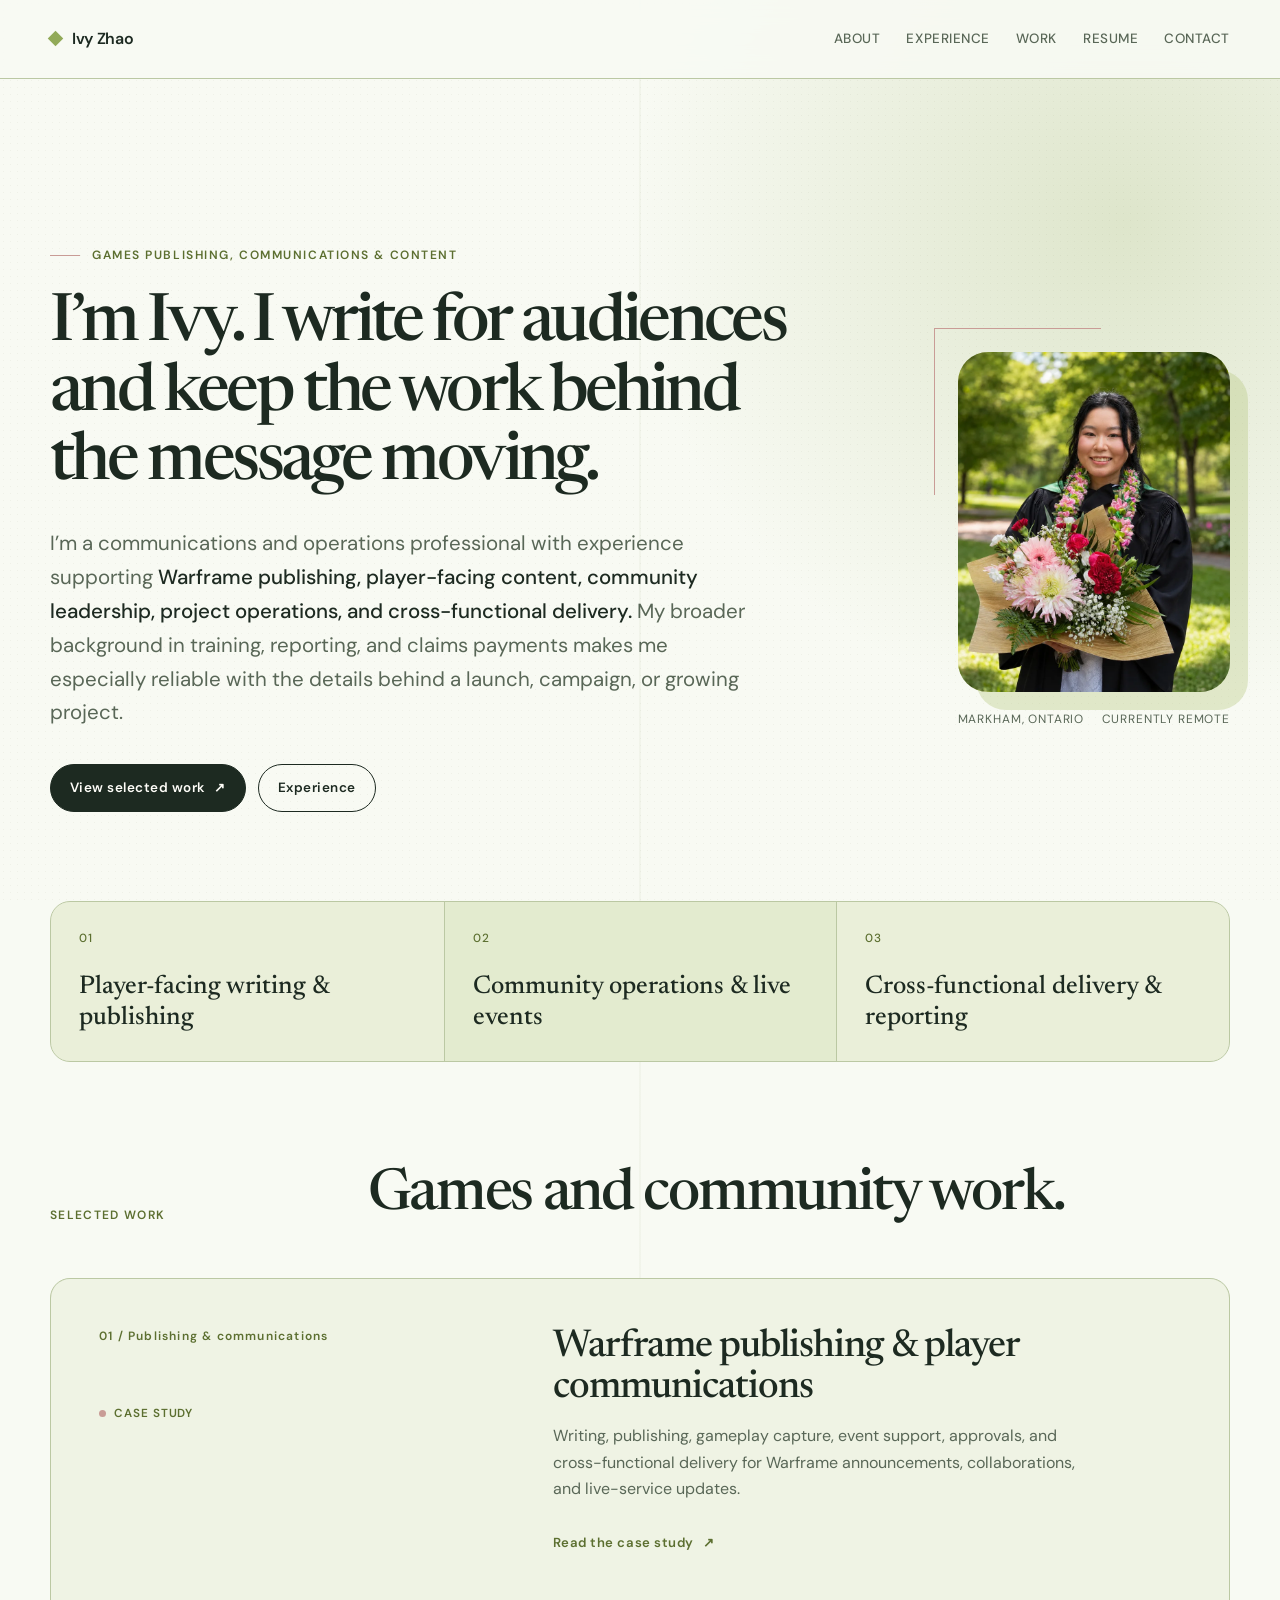
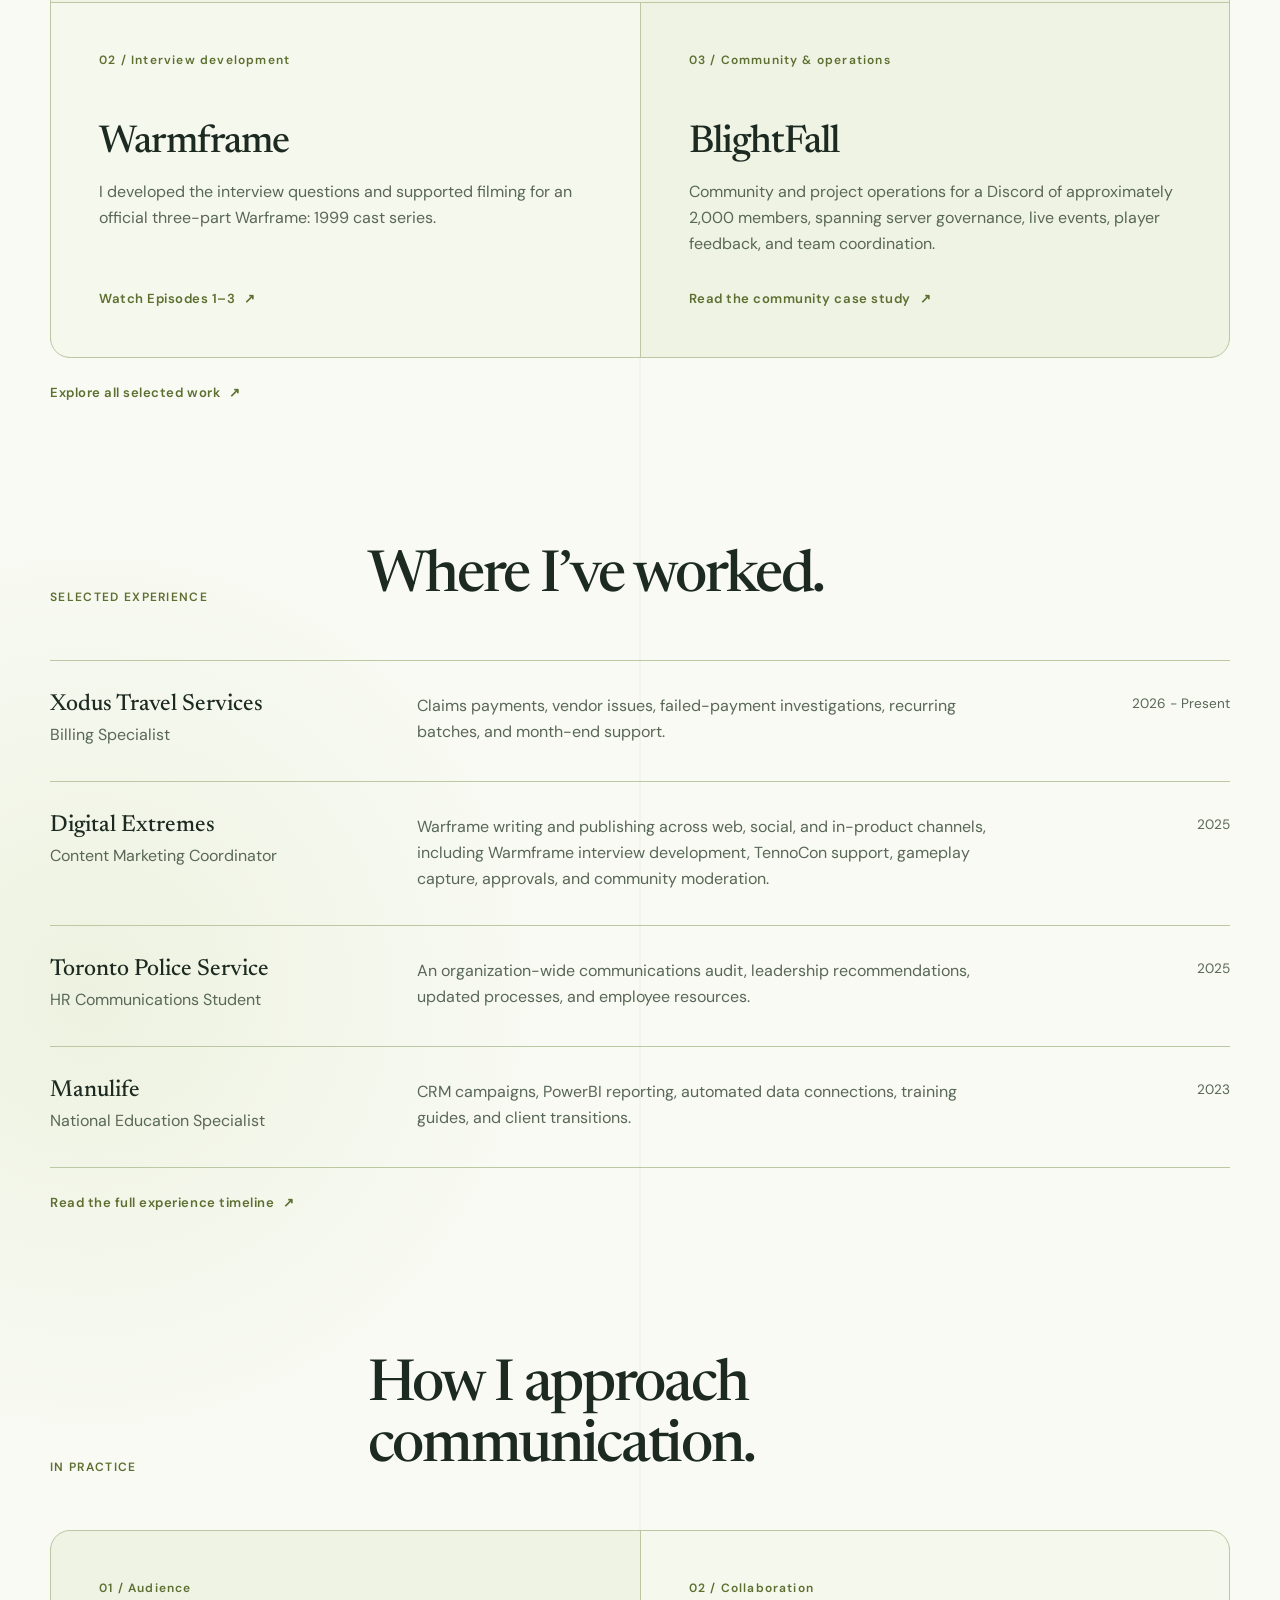
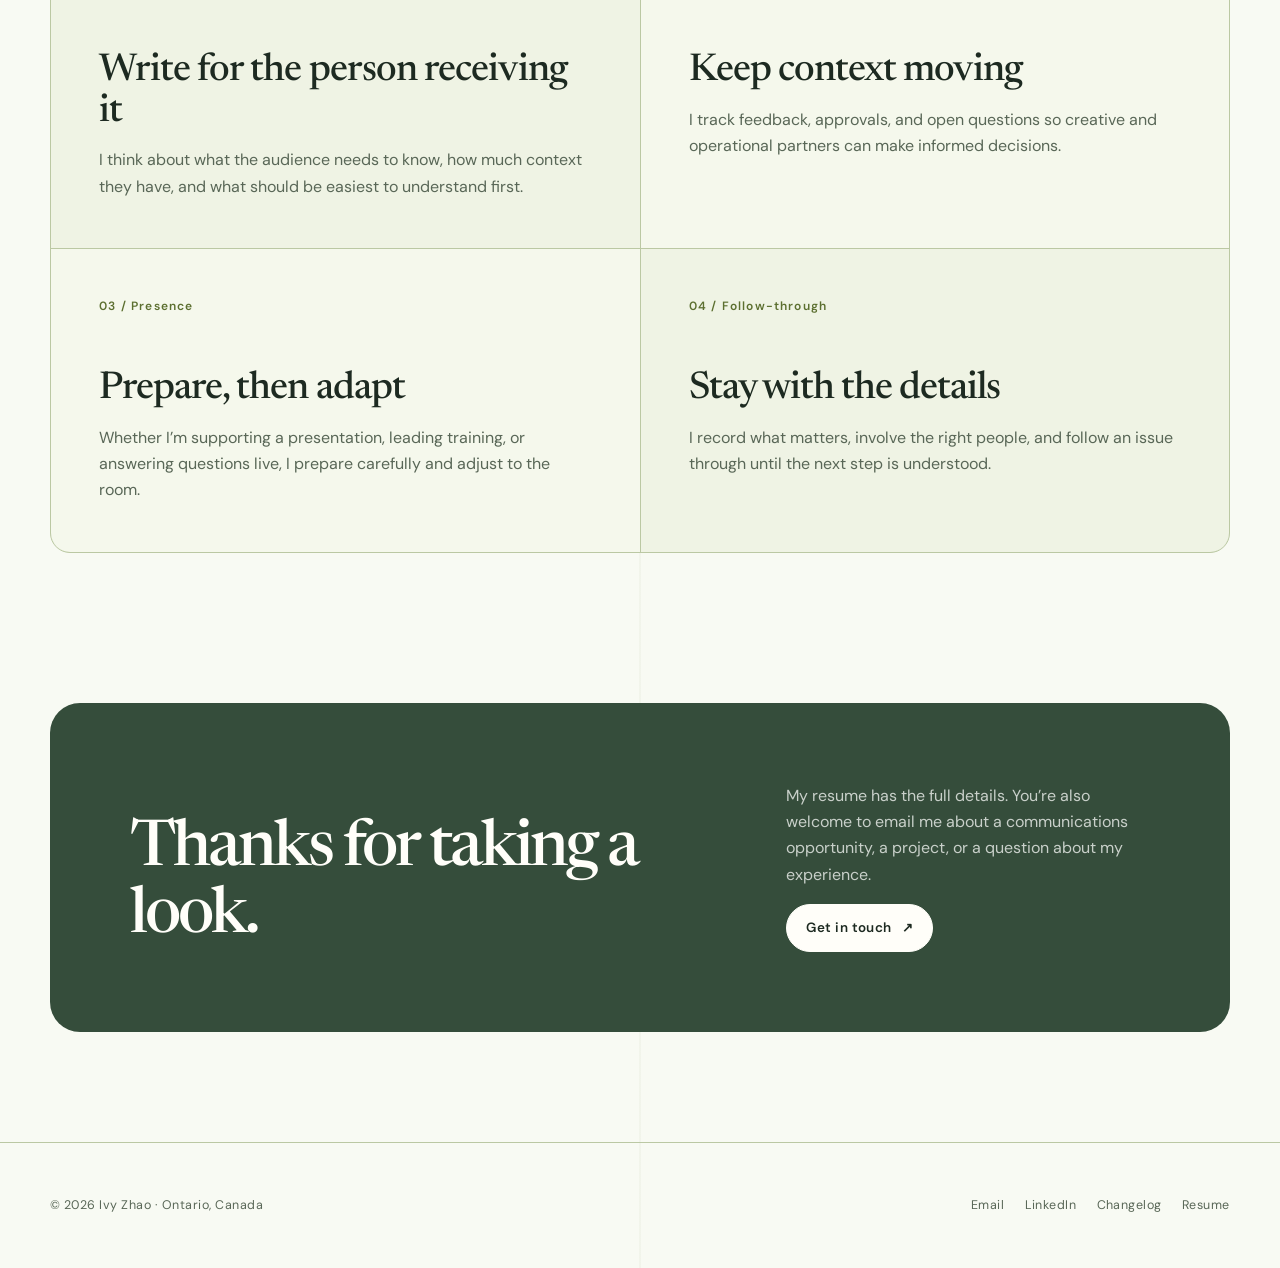
==== commit 3a916ab3: "refresh portfolio evidence and site foundations" ====
--- a/index.html
+++ b/index.html
@@ -3,12 +3,14 @@
 <head>
   <meta charset="utf-8">
   <meta name="viewport" content="width=device-width, initial-scale=1">
-  <meta name="description" content="Ivy Zhao is a games communications and operations professional with experience in Warframe publishing, community leadership, product systems, and cross-functional delivery.">
+  <meta name="description" content="Ivy Zhao is a games communications and operations professional with experience in Warframe publishing, community leadership, project operations, and cross-functional delivery.">
   <meta name="theme-color" content="#f8faf3">
   <link rel="canonical" href="https://ivyzhao.ca/">
   <meta property="og:title" content="Ivy Zhao | Games Communications, Community &amp; Content">
   <meta property="og:description" content="Warframe publishing, player-facing content, BlightFall community leadership, product operations, and cross-functional delivery.">
   <meta property="og:type" content="website">
+  <meta property="og:site_name" content="Ivy Zhao">
+  <meta property="og:locale" content="en_CA">
   <meta property="og:url" content="https://ivyzhao.ca/">
   <meta property="og:image" content="https://ivyzhao.ca/assets/ivyzhao-social-preview.png">
   <meta property="og:image:width" content="1200">
@@ -18,8 +20,41 @@
   <meta name="twitter:title" content="Ivy Zhao | Games Communications, Community &amp; Content">
   <meta name="twitter:description" content="Warframe publishing, player-facing content, community leadership, product operations, and cross-functional delivery.">
   <meta name="twitter:image" content="https://ivyzhao.ca/assets/ivyzhao-social-preview.png">
+  <meta name="twitter:image:alt" content="ivyzhao.ca - games communications, community, and content">
+  <script type="application/ld+json">
+  {
+    "@context": "https://schema.org",
+    "@type": "Person",
+    "name": "Ivy Zhao",
+    "url": "https://ivyzhao.ca/",
+    "image": "https://ivyzhao.ca/ivy-photo.webp",
+    "email": "mailto:ivy.zhao.career@gmail.com",
+    "address": {
+      "@type": "PostalAddress",
+      "addressLocality": "Markham",
+      "addressRegion": "Ontario",
+      "addressCountry": "CA"
+    },
+    "alumniOf": {
+      "@type": "CollegeOrUniversity",
+      "name": "University of Waterloo"
+    },
+    "sameAs": ["https://www.linkedin.com/in/ivyzhao02"],
+    "knowsAbout": [
+      "Games communications",
+      "Live-service publishing",
+      "Community operations",
+      "Player-facing content",
+      "Cross-functional coordination"
+    ]
+  }
+  </script>
   <title>Ivy Zhao | Games Communications, Community &amp; Content</title>
-  <link rel="icon" href="favicon.ico">
+  <link rel="icon" href="favicon.ico" sizes="any">
+  <link rel="icon" href="assets/favicon.svg" type="image/svg+xml">
+  <link rel="apple-touch-icon" href="assets/apple-touch-icon.png">
+  <link rel="preload" href="assets/fonts/dm-sans-latin.woff2" as="font" type="font/woff2" crossorigin>
+  <link rel="preload" href="assets/fonts/newsreader-latin.woff2" as="font" type="font/woff2" crossorigin>
   <link rel="stylesheet" href="style.css">
   <script src="script.js" defer></script>
 </head>
@@ -40,7 +75,7 @@
       <div data-reveal>
         <p class="eyebrow">Games publishing, communications &amp; content</p>
         <h1 id="hero-title">I’m Ivy. I write for audiences and keep the work behind the message moving.</h1>
-        <p class="hero-copy">I&rsquo;m a communications and operations professional with experience supporting <strong>Warframe publishing, player-facing content, community leadership, product systems, and cross-functional delivery.</strong> My broader background in training, reporting, and claims payments makes me especially reliable with the details behind a launch, campaign, or growing project.</p>
+        <p class="hero-copy">I&rsquo;m a communications and operations professional with experience supporting <strong>Warframe publishing, player-facing content, community leadership, project operations, and cross-functional delivery.</strong> My broader background in training, reporting, and claims payments makes me especially reliable with the details behind a launch, campaign, or growing project.</p>
         <div class="button-row">
           <a class="button" href="projects.html">View selected work <span aria-hidden="true">↗</span></a>
           <a class="button secondary" href="experience.html">Experience</a>
@@ -59,11 +94,11 @@
     </section>
 
     <section class="section section-tight" aria-labelledby="work-heading">
-      <div class="section-head" data-reveal><p class="section-kicker">Selected work</p><h2 id="work-heading">Games work you can open.</h2></div>
+      <div class="section-head" data-reveal><p class="section-kicker">Selected work</p><h2 id="work-heading">Games and community work.</h2></div>
       <div class="project-grid" data-reveal>
         <article class="project-card featured"><div><span class="project-number">01 / Publishing &amp; communications</span><span class="status">Case study</span></div><div class="project-detail"><h3>Warframe publishing &amp; player communications</h3><p>Writing, publishing, gameplay capture, event support, approvals, and cross-functional delivery for Warframe announcements, collaborations, and live-service updates.</p><a class="text-link" href="warframe-publishing-communications.html">Read the case study</a></div></article>
         <article class="project-card"><div class="project-detail"><span class="project-number">02 / Interview development</span><h3>Warmframe</h3><p>I developed the interview questions and supported filming for an official three-part Warframe: 1999 cast series.</p><a class="text-link external-link" href="https://www.warframe.com/en/news/warmframe-episodes-1-3" target="_blank" rel="noopener noreferrer">Watch Episodes 1–3</a></div></article>
-        <article class="project-card"><div class="project-detail"><span class="project-number">03 / Community &amp; operations</span><h3>BlightFall</h3><p>Community leadership for a 1,450-member Discord spanning server governance, moderation, onboarding, live events, player feedback, and project coordination.</p><a class="text-link" href="community-leadership.html">Read the community case study</a></div></article>
+        <article class="project-card"><div class="project-detail"><span class="project-number">03 / Community &amp; operations</span><h3>BlightFall</h3><p>Community and project operations for a Discord of approximately 2,000 members, spanning server governance, live events, player feedback, and team coordination.</p><a class="text-link" href="community-leadership.html">Read the community case study</a></div></article>
       </div>
       <a class="text-link" href="projects.html">Explore all selected work</a>
     </section>
--- a/style.css
+++ b/style.css
@@ -1,4 +1,18 @@
-@import url("https://fonts.googleapis.com/css2?family=DM+Sans:opsz,wght@9..40,400;9..40,500;9..40,600&family=Newsreader:opsz,wght@6..72,500;6..72,600&display=swap");
+@font-face {
+  font-family: "DM Sans";
+  font-style: normal;
+  font-weight: 400 600;
+  font-display: swap;
+  src: url("assets/fonts/dm-sans-latin.woff2") format("woff2");
+}
+
+@font-face {
+  font-family: "Newsreader";
+  font-style: normal;
+  font-weight: 500 600;
+  font-display: swap;
+  src: url("assets/fonts/newsreader-latin.woff2") format("woff2");
+}
 
 :root {
   --paper: #f8faf3;
@@ -81,6 +95,18 @@
   outline-offset: 4px;
 }
 
+.visually-hidden {
+  position: absolute !important;
+  width: 1px !important;
+  height: 1px !important;
+  padding: 0 !important;
+  margin: -1px !important;
+  overflow: hidden !important;
+  clip: rect(0, 0, 0, 0) !important;
+  white-space: nowrap !important;
+  border: 0 !important;
+}
+
 .skip-link {
   position: fixed;
   top: 12px;
@@ -518,6 +544,10 @@
   background: #e5edd0;
 }
 
+.supporting-projects .project-card:last-child {
+  grid-column: span 2;
+}
+
 .text-link {
   display: inline-flex;
   align-items: center;
@@ -642,35 +672,38 @@
   line-height: 1.3;
 }
 
-.principle-list {
-  margin-top: 42px;
-  border-top: 1px solid var(--line);
-}
-
-.principle {
-  display: grid;
-  grid-template-columns: 44px 0.7fr 1.3fr;
-  gap: 22px;
-  padding: 28px 0;
-  border-bottom: 1px solid var(--line);
-}
-
-.principle:nth-child(even) {
-  background: linear-gradient(90deg, rgba(220, 227, 186, 0.32), transparent 88%);
-}
-
-.principle span {
-  color: var(--accent);
-  font-size: 0.75rem;
-}
-
-.principle h3,
-.principle p {
-  margin: 0;
-}
-
-.principle h3 {
-  font-size: 1.35rem;
+.about-note-grid {
+  display: grid;
+  grid-template-columns: repeat(2, minmax(0, 1fr));
+  gap: 1px;
+  border: 1px solid var(--line);
+  border-radius: var(--radius);
+  overflow: hidden;
+  background: var(--line);
+}
+
+.about-note {
+  padding: clamp(30px, 4vw, 48px);
+  background: var(--accent-pale);
+}
+
+.about-note:nth-child(2) {
+  background: #f5f8ec;
+}
+
+.about-note .project-number {
+  margin-bottom: 34px;
+}
+
+.about-note h3 {
+  margin-bottom: 16px;
+  font-size: clamp(1.75rem, 3vw, 2.45rem);
+  letter-spacing: -0.025em;
+}
+
+.about-note p:last-child {
+  margin-bottom: 0;
+  color: var(--muted);
 }
 
 .timeline {
@@ -1027,6 +1060,86 @@
   line-height: 1.45;
 }
 
+.case-visual {
+  margin: clamp(70px, 10vw, 120px) 0 0;
+  padding: clamp(30px, 5vw, 58px);
+  border: 1px solid var(--line);
+  border-radius: var(--radius-large);
+  background:
+    radial-gradient(circle at 92% 5%, rgba(146, 170, 88, 0.28), transparent 20rem),
+    rgba(239, 243, 228, 0.82);
+}
+
+.operations-flow {
+  background:
+    radial-gradient(circle at 8% 95%, rgba(201, 156, 150, 0.13), transparent 18rem),
+    rgba(231, 237, 216, 0.82);
+}
+
+.case-visual-heading {
+  max-width: 760px;
+  margin-bottom: 42px;
+}
+
+.case-visual-heading h2 {
+  margin: 12px 0 0;
+  font-size: clamp(2.15rem, 4vw, 3.7rem);
+  letter-spacing: -0.035em;
+}
+
+.case-flow {
+  display: grid;
+  grid-template-columns: repeat(4, minmax(0, 1fr));
+  gap: 1px;
+  border: 1px solid var(--line);
+  border-radius: var(--radius);
+  overflow: hidden;
+  background: var(--line);
+}
+
+.flow-step {
+  min-width: 0;
+  padding: clamp(22px, 3vw, 34px);
+  background: var(--white);
+}
+
+.flow-step:nth-child(even) {
+  background: #f4f7e9;
+}
+
+.flow-step span {
+  display: inline-flex;
+  width: 30px;
+  height: 30px;
+  margin-bottom: 34px;
+  border: 1px solid var(--blush);
+  border-radius: 50%;
+  align-items: center;
+  justify-content: center;
+  color: var(--accent);
+  font-size: 0.68rem;
+  font-weight: 600;
+}
+
+.flow-step h3 {
+  margin-bottom: 12px;
+  font-size: clamp(1.45rem, 2.2vw, 1.9rem);
+}
+
+.flow-step p {
+  margin-bottom: 0;
+  color: var(--muted);
+  font-size: 0.86rem;
+  line-height: 1.55;
+}
+
+.case-visual figcaption {
+  max-width: 760px;
+  margin-top: 24px;
+  color: var(--muted);
+  font-size: 0.86rem;
+}
+
 .coming-soon {
   margin-top: 70px;
   padding: 32px;
@@ -1288,6 +1401,20 @@
 
 .contact-link:hover span:last-child {
   transform: translate(3px, -3px);
+}
+
+.contact-primary {
+  display: flex;
+  min-width: 0;
+  flex-direction: column;
+  gap: 3px;
+}
+
+.contact-primary small {
+  overflow-wrap: anywhere;
+  color: var(--muted);
+  font: 500 0.78rem/1.4 var(--sans);
+  letter-spacing: 0;
 }
 
 .site-footer-wrap {
@@ -1419,6 +1546,10 @@
   .metric-grid {
     grid-template-columns: repeat(2, minmax(0, 1fr));
   }
+
+  .case-flow {
+    grid-template-columns: repeat(2, minmax(0, 1fr));
+  }
 }
 
 @media (max-width: 640px) {
@@ -1455,7 +1586,9 @@
 
   .proof-strip,
   .capability-grid,
-  .project-grid {
+  .project-grid,
+  .about-note-grid,
+  .case-flow {
     grid-template-columns: 1fr;
   }
 
@@ -1469,8 +1602,11 @@
     grid-template-columns: 1fr;
   }
 
+  .supporting-projects .project-card:last-child {
+    grid-column: auto;
+  }
+
   .experience-row,
-  .principle,
   .coming-soon {
     grid-template-columns: 1fr;
   }
@@ -1499,10 +1635,6 @@
 
   .experience-date {
     grid-column: auto;
-  }
-
-  .principle {
-    gap: 12px;
   }
 
   .cta-band {
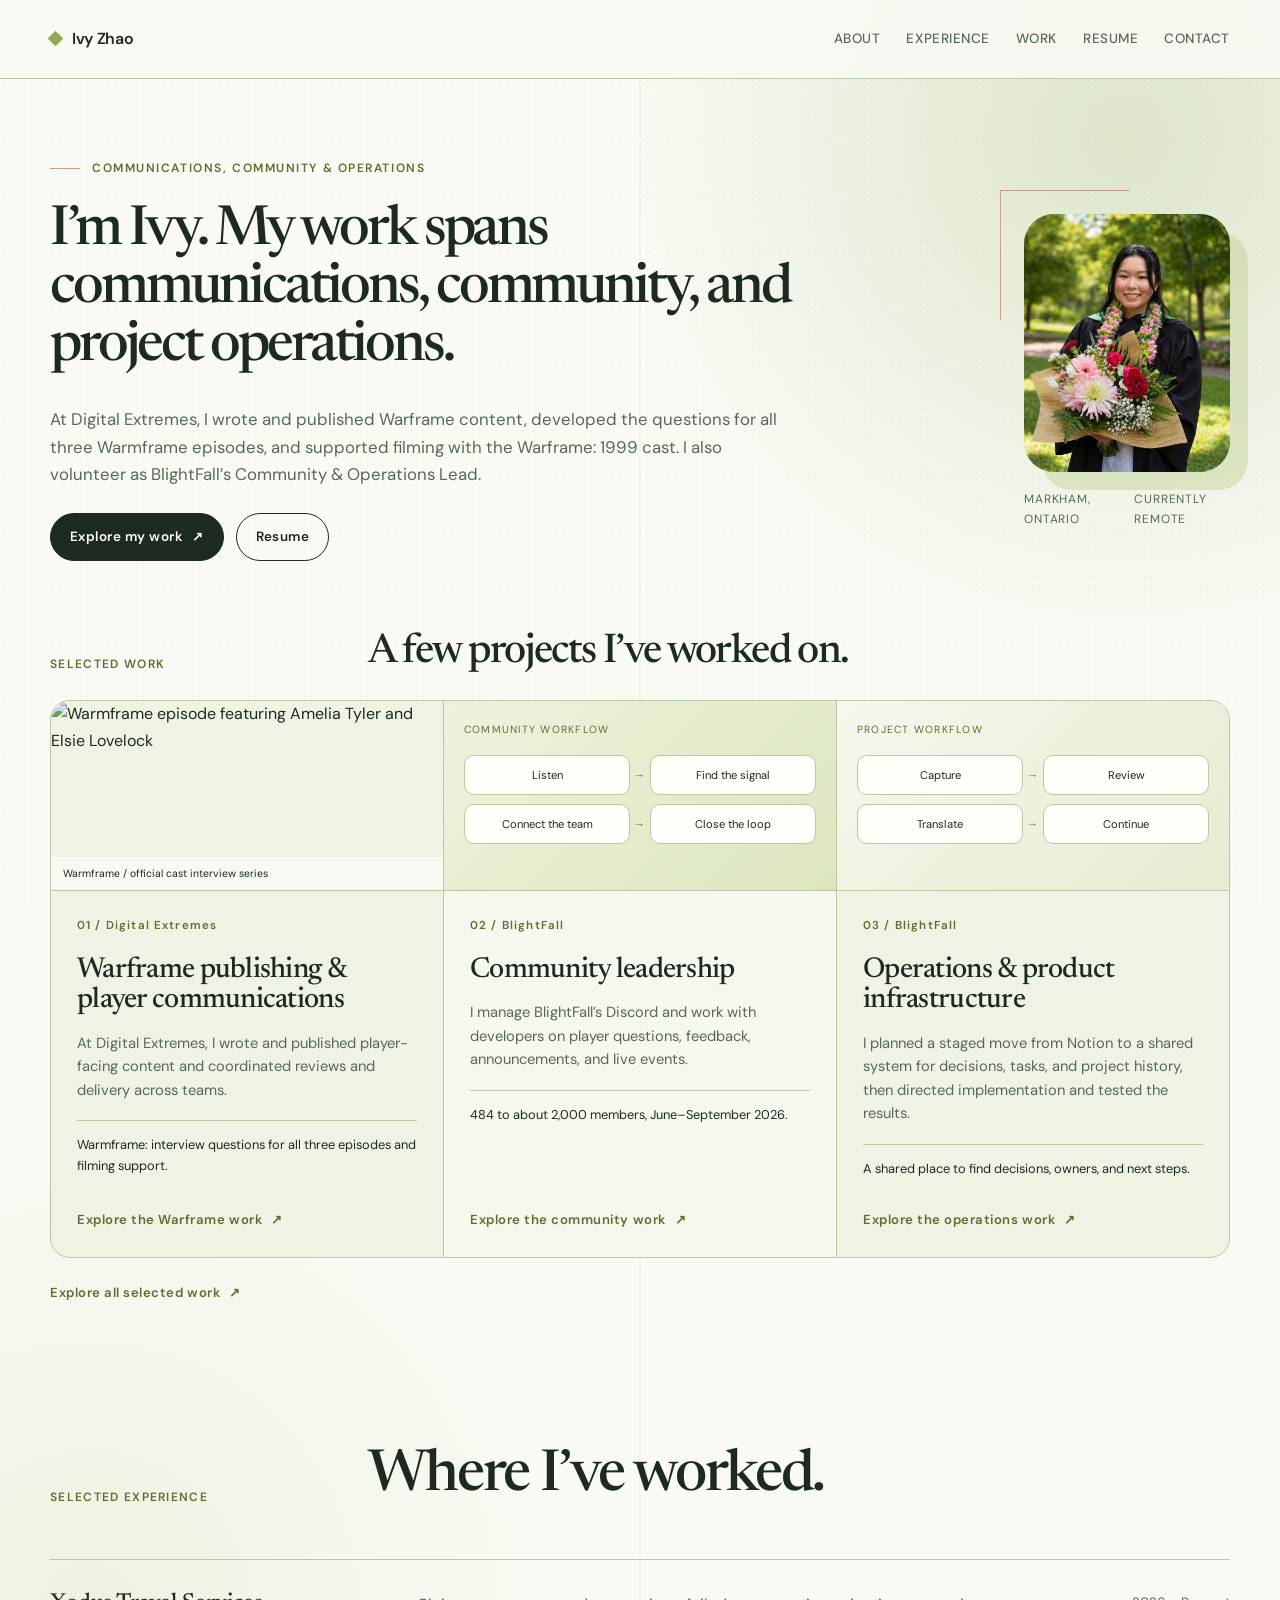
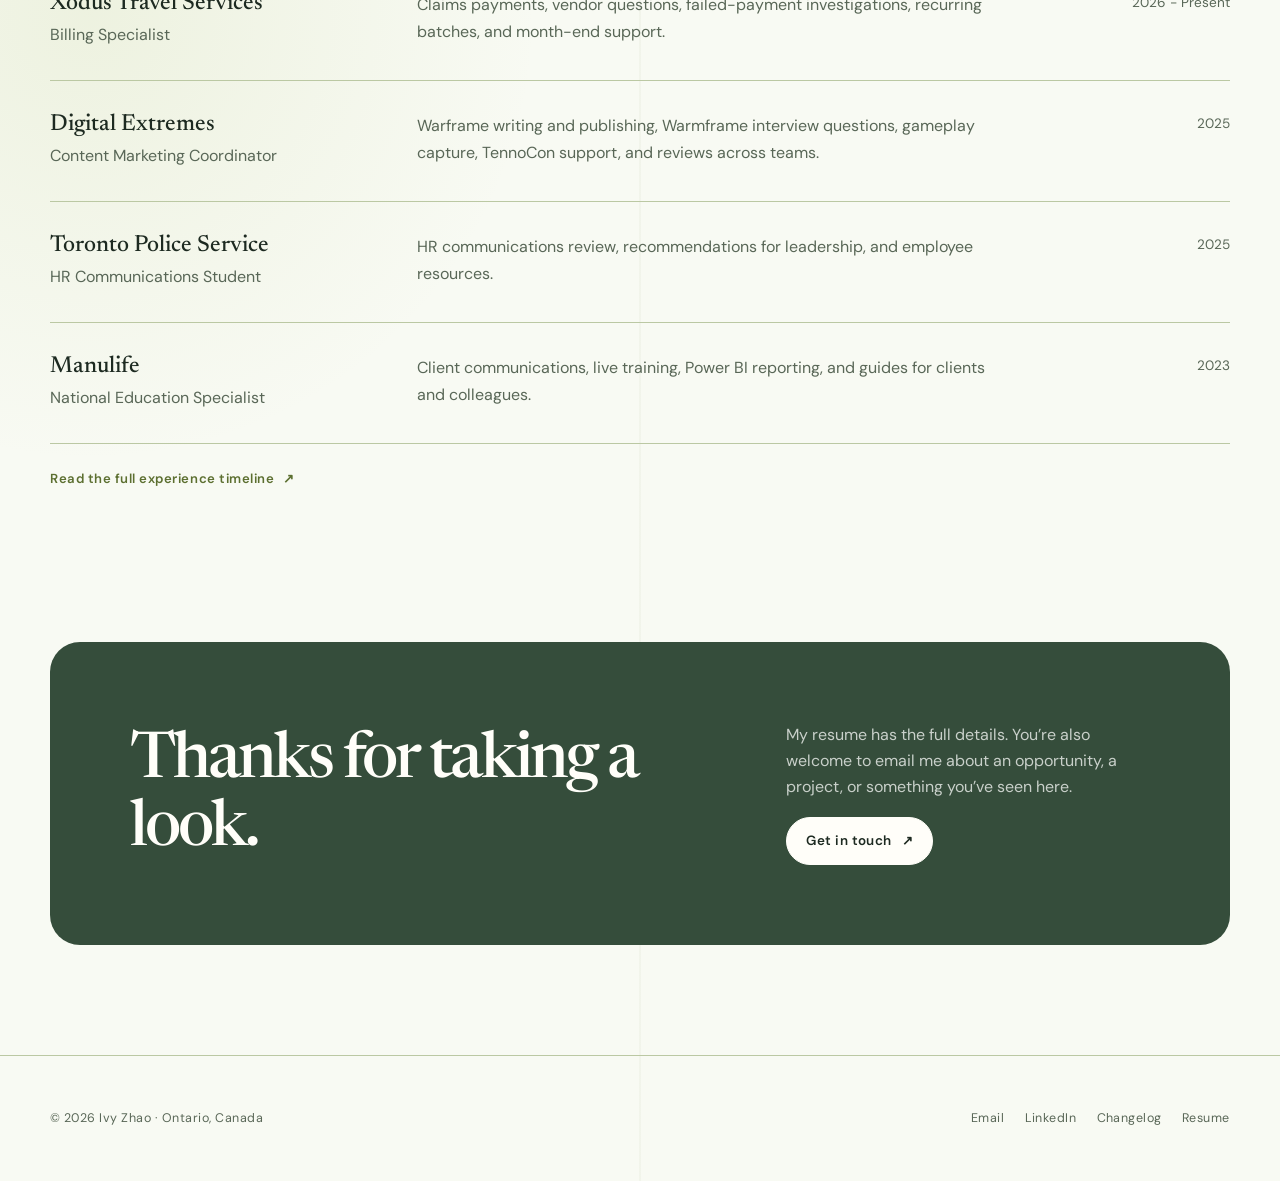
==== commit 9ea6aa61: "Bring portfolio evidence forward and refine site copy" ====
--- a/index.html
+++ b/index.html
@@ -1,13 +1,22 @@
 <!doctype html>
 <html lang="en">
 <head>
+  <!-- Google tag (gtag.js) -->
+  <script async src="https://www.googletagmanager.com/gtag/js?id=G-XYHKNGK1D8"></script>
+  <script>
+    window.dataLayer = window.dataLayer || [];
+    function gtag(){dataLayer.push(arguments);}
+    gtag('js', new Date());
+
+    gtag('config', 'G-XYHKNGK1D8');
+  </script>
   <meta charset="utf-8">
   <meta name="viewport" content="width=device-width, initial-scale=1">
-  <meta name="description" content="Ivy Zhao is a games communications and operations professional with experience in Warframe publishing, community leadership, project operations, and cross-functional delivery.">
+  <meta name="description" content="Ivy Zhao's work spans communications, community, and project operations. Explore Warframe publishing, BlightFall community leadership, and project workflow case studies.">
   <meta name="theme-color" content="#f8faf3">
   <link rel="canonical" href="https://ivyzhao.ca/">
-  <meta property="og:title" content="Ivy Zhao | Games Communications, Community &amp; Content">
-  <meta property="og:description" content="Warframe publishing, player-facing content, BlightFall community leadership, product operations, and cross-functional delivery.">
+  <meta property="og:title" content="Ivy Zhao | Communications, Community &amp; Operations">
+  <meta property="og:description" content="Ivy Zhao's work spans communications, community, and project operations. Explore Warframe publishing, BlightFall community leadership, and project workflow case studies.">
   <meta property="og:type" content="website">
   <meta property="og:site_name" content="Ivy Zhao">
   <meta property="og:locale" content="en_CA">
@@ -17,8 +26,8 @@
   <meta property="og:image:height" content="630">
   <meta property="og:image:alt" content="ivyzhao.ca - games communications, community, and content">
   <meta name="twitter:card" content="summary_large_image">
-  <meta name="twitter:title" content="Ivy Zhao | Games Communications, Community &amp; Content">
-  <meta name="twitter:description" content="Warframe publishing, player-facing content, community leadership, product operations, and cross-functional delivery.">
+  <meta name="twitter:title" content="Ivy Zhao | Communications, Community &amp; Operations">
+  <meta name="twitter:description" content="Ivy Zhao's work spans communications, community, and project operations. Explore Warframe publishing, BlightFall community leadership, and project workflow case studies.">
   <meta name="twitter:image" content="https://ivyzhao.ca/assets/ivyzhao-social-preview.png">
   <meta name="twitter:image:alt" content="ivyzhao.ca - games communications, community, and content">
   <script type="application/ld+json">
@@ -49,7 +58,7 @@
     ]
   }
   </script>
-  <title>Ivy Zhao | Games Communications, Community &amp; Content</title>
+  <title>Ivy Zhao | Communications, Community &amp; Operations</title>
   <link rel="icon" href="favicon.ico" sizes="any">
   <link rel="icon" href="assets/favicon.svg" type="image/svg+xml">
   <link rel="apple-touch-icon" href="assets/apple-touch-icon.png">
@@ -70,64 +79,36 @@
     </div>
   </header>
 
-  <main id="main" class="page-shell">
+  <main id="main" class="page-shell home-shell">
     <section class="hero" aria-labelledby="hero-title">
       <div data-reveal>
-        <p class="eyebrow">Games publishing, communications &amp; content</p>
-        <h1 id="hero-title">I’m Ivy. I write for audiences and keep the work behind the message moving.</h1>
-        <p class="hero-copy">I&rsquo;m a communications and operations professional with experience supporting <strong>Warframe publishing, player-facing content, community leadership, project operations, and cross-functional delivery.</strong> My broader background in training, reporting, and claims payments makes me especially reliable with the details behind a launch, campaign, or growing project.</p>
-        <div class="button-row">
-          <a class="button" href="projects.html">View selected work <span aria-hidden="true">↗</span></a>
-          <a class="button secondary" href="experience.html">Experience</a>
-        </div>
+        <p class="eyebrow">Communications, community &amp; operations</p>
+        <h1 id="hero-title">I&rsquo;m Ivy. My work spans communications, community, and project operations.</h1>
+        <p class="hero-copy">At Digital Extremes, I wrote and published Warframe content, developed the questions for all three Warmframe episodes, and supported filming with the Warframe: 1999 cast. I also volunteer as BlightFall&rsquo;s Community &amp; Operations Lead.</p>
+        <div class="button-row"><a class="button" href="#work-heading">Explore my work <span aria-hidden="true">&#8599;</span></a><a class="button secondary" href="resume.html">Resume</a></div>
       </div>
-      <aside class="hero-aside" data-reveal>
-        <div class="portrait-frame"><img src="ivy-photo.webp" alt="Ivy Zhao in her graduation gown holding a bouquet" width="840" height="1050" fetchpriority="high"></div>
-        <div class="aside-note"><span>Markham, Ontario</span><span>Currently remote</span></div>
-      </aside>
+      <aside class="hero-aside" data-reveal><div class="portrait-frame"><img src="ivy-photo.webp" alt="Ivy Zhao in her graduation gown holding a bouquet" width="840" height="1050" fetchpriority="high"></div><div class="aside-note"><span>Markham, Ontario</span><span>Currently remote</span></div></aside>
     </section>
-
-    <section class="proof-strip" aria-label="Professional focus" data-reveal>
-      <div class="proof-item"><span class="proof-number">01</span><p>Player-facing writing &amp; publishing</p></div>
-      <div class="proof-item"><span class="proof-number">02</span><p>Community operations &amp; live events</p></div>
-      <div class="proof-item"><span class="proof-number">03</span><p>Cross-functional delivery &amp; reporting</p></div>
-    </section>
-
-    <section class="section section-tight" aria-labelledby="work-heading">
-      <div class="section-head" data-reveal><p class="section-kicker">Selected work</p><h2 id="work-heading">Games and community work.</h2></div>
-      <div class="project-grid" data-reveal>
-        <article class="project-card featured"><div><span class="project-number">01 / Publishing &amp; communications</span><span class="status">Case study</span></div><div class="project-detail"><h3>Warframe publishing &amp; player communications</h3><p>Writing, publishing, gameplay capture, event support, approvals, and cross-functional delivery for Warframe announcements, collaborations, and live-service updates.</p><a class="text-link" href="warframe-publishing-communications.html">Read the case study</a></div></article>
-        <article class="project-card"><div class="project-detail"><span class="project-number">02 / Interview development</span><h3>Warmframe</h3><p>I developed the interview questions and supported filming for an official three-part Warframe: 1999 cast series.</p><a class="text-link external-link" href="https://www.warframe.com/en/news/warmframe-episodes-1-3" target="_blank" rel="noopener noreferrer">Watch Episodes 1–3</a></div></article>
-        <article class="project-card"><div class="project-detail"><span class="project-number">03 / Community &amp; operations</span><h3>BlightFall</h3><p>Community and project operations for a Discord of approximately 2,000 members, spanning server governance, live events, player feedback, and team coordination.</p><a class="text-link" href="community-leadership.html">Read the community case study</a></div></article>
+    <section class="section portfolio-section" aria-labelledby="work-heading">
+      <div class="section-head" data-reveal><p class="section-kicker">Selected work</p><h2 id="work-heading">A few projects I&rsquo;ve worked on.</h2></div>
+      <div class="project-grid portfolio-grid" data-reveal>
+        <article class="project-card"><div class="project-preview"><img src="https://i.ytimg.com/vi/Qv_Ol0RF_P8/hqdefault.jpg" alt="Warmframe episode featuring Amelia Tyler and Elsie Lovelock" width="480" height="360" loading="lazy"><span class="preview-caption">Warmframe / official cast interview series</span></div><div class="project-detail"><p class="project-number">01 / Digital Extremes</p><h3>Warframe publishing &amp; player communications</h3><p>At Digital Extremes, I wrote and published player-facing content and coordinated reviews and delivery across teams.</p><p class="project-evidence">Warmframe: interview questions for all three episodes and filming support.</p><a class="text-link" href="warframe-publishing-communications.html">Explore the Warframe work</a></div></article>
+        <article class="project-card"><div class="project-detail-placeholder"><div class="project-preview workflow-preview" aria-hidden="true"><p>Community workflow</p><ol class="mini-flow"><li>Listen</li><li>Find the signal</li><li>Connect the team</li><li>Close the loop</li></ol></div></div><div class="project-detail"><p class="project-number">02 / BlightFall</p><h3>Community leadership</h3><p>I manage BlightFall&rsquo;s Discord and work with developers on player questions, feedback, announcements, and live events.</p><p class="project-evidence">484 to about 2,000 members, June&ndash;September 2026.</p><a class="text-link" href="community-leadership.html">Explore the community work</a></div></article>
+        <article class="project-card"><div class="project-detail-placeholder"><div class="project-preview workflow-preview operations-preview" aria-hidden="true"><p>Project workflow</p><ol class="mini-flow"><li>Capture</li><li>Review</li><li>Translate</li><li>Continue</li></ol></div></div><div class="project-detail"><p class="project-number">03 / BlightFall</p><h3>Operations &amp; product infrastructure</h3><p>I planned a staged move from Notion to a shared system for decisions, tasks, and project history, then directed implementation and tested the results.</p><p class="project-evidence">A shared place to find decisions, owners, and next steps.</p><a class="text-link" href="blightfall-operations.html">Explore the operations work</a></div></article>
       </div>
       <a class="text-link" href="projects.html">Explore all selected work</a>
     </section>
-
     <section class="section" aria-labelledby="experience-heading">
-      <div class="section-head" data-reveal><p class="section-kicker">Selected experience</p><h2 id="experience-heading">Where I’ve worked.</h2></div>
+      <div class="section-head" data-reveal><p class="section-kicker">Selected experience</p><h2 id="experience-heading">Where I&rsquo;ve worked.</h2></div>
       <div class="experience-list" data-reveal>
-        <article class="experience-row"><div><h3>Xodus Travel Services</h3><p>Billing Specialist</p></div><p>Claims payments, vendor issues, failed-payment investigations, recurring batches, and month-end support.</p><p class="experience-date">2026 - Present</p></article>
-        <article class="experience-row"><div><h3>Digital Extremes</h3><p>Content Marketing Coordinator</p></div><p>Warframe writing and publishing across web, social, and in-product channels, including Warmframe interview development, TennoCon support, gameplay capture, approvals, and community moderation.</p><p class="experience-date">2025</p></article>
-        <article class="experience-row"><div><h3>Toronto Police Service</h3><p>HR Communications Student</p></div><p>An organization-wide communications audit, leadership recommendations, updated processes, and employee resources.</p><p class="experience-date">2025</p></article>
-        <article class="experience-row"><div><h3>Manulife</h3><p>National Education Specialist</p></div><p>CRM campaigns, PowerBI reporting, automated data connections, training guides, and client transitions.</p><p class="experience-date">2023</p></article>
+        <article class="experience-row"><div><h3>Xodus Travel Services</h3><p>Billing Specialist</p></div><p>Claims payments, vendor questions, failed-payment investigations, recurring batches, and month-end support.</p><p class="experience-date">2026 - Present</p></article>
+        <article class="experience-row"><div><h3>Digital Extremes</h3><p>Content Marketing Coordinator</p></div><p>Warframe writing and publishing, Warmframe interview questions, gameplay capture, TennoCon support, and reviews across teams.</p><p class="experience-date">2025</p></article>
+        <article class="experience-row"><div><h3>Toronto Police Service</h3><p>HR Communications Student</p></div><p>HR communications review, recommendations for leadership, and employee resources.</p><p class="experience-date">2025</p></article>
+        <article class="experience-row"><div><h3>Manulife</h3><p>National Education Specialist</p></div><p>Client communications, live training, Power BI reporting, and guides for clients and colleagues.</p><p class="experience-date">2023</p></article>
       </div>
       <a class="text-link" href="experience.html">Read the full experience timeline</a>
     </section>
-
-    <section class="section" aria-labelledby="capabilities-heading">
-      <div class="section-head" data-reveal><p class="section-kicker">In practice</p><h2 id="capabilities-heading">How I approach communication.</h2></div>
-      <div class="capability-grid" data-reveal>
-        <article class="capability"><span>01 / Audience</span><h3>Write for the person receiving it</h3><p>I think about what the audience needs to know, how much context they have, and what should be easiest to understand first.</p></article>
-        <article class="capability"><span>02 / Collaboration</span><h3>Keep context moving</h3><p>I track feedback, approvals, and open questions so creative and operational partners can make informed decisions.</p></article>
-        <article class="capability"><span>03 / Presence</span><h3>Prepare, then adapt</h3><p>Whether I’m supporting a presentation, leading training, or answering questions live, I prepare carefully and adjust to the room.</p></article>
-        <article class="capability"><span>04 / Follow-through</span><h3>Stay with the details</h3><p>I record what matters, involve the right people, and follow an issue through until the next step is understood.</p></article>
-      </div>
-    </section>
-
-    <section class="cta-band" data-reveal>
-      <h2>Thanks for taking a look.</h2>
-      <div><p>My resume has the full details. You’re also welcome to email me about a communications opportunity, a project, or a question about my experience.</p><a class="button" href="contact.html">Get in touch <span aria-hidden="true">↗</span></a></div>
-    </section>
+    <section class="cta-band" data-reveal><h2>Thanks for taking a look.</h2><div><p>My resume has the full details. You&rsquo;re also welcome to email me about an opportunity, a project, or something you&rsquo;ve seen here.</p><a class="button" href="contact.html">Get in touch <span aria-hidden="true">&#8599;</span></a></div></section>
   </main>
 
   <footer class="site-footer-wrap"><div class="site-footer"><span>&copy; <span data-year></span> Ivy Zhao &middot; Ontario, Canada</span><div class="footer-links"><a href="mailto:ivy.zhao.career@gmail.com">Email</a><a href="https://www.linkedin.com/in/ivyzhao02" target="_blank" rel="noopener noreferrer">LinkedIn</a><a href="changelog.html">Changelog</a><a href="resume.html">Resume</a></div></div></footer>
--- a/style.css
+++ b/style.css
@@ -1651,3 +1651,280 @@
     flex-wrap: wrap;
   }
 }
+
+.home-shell {
+  padding-top: 32px;
+}
+
+.home-shell .hero {
+  min-height: 0;
+  padding-block: 48px 38px;
+  grid-template-columns: minmax(0, 1fr) 230px;
+  gap: 60px;
+}
+
+.home-shell .hero h1 {
+  max-width: 790px;
+  font-size: clamp(2.75rem, 4.3vw, 4rem);
+}
+
+.home-shell .hero-copy {
+  max-width: 730px;
+  font-size: 1.05rem;
+}
+
+.home-shell .hero-aside {
+  max-width: 230px;
+  justify-self: end;
+}
+
+.home-shell .button-row {
+  margin-top: 24px;
+}
+
+.home-shell .portfolio-section {
+  padding-top: 32px;
+}
+
+.portfolio-section .section-head {
+  margin-bottom: 26px;
+}
+
+.portfolio-section .section-head h2 {
+  font-size: clamp(2rem, 3.2vw, 3rem);
+}
+
+.portfolio-grid {
+  grid-template-columns: repeat(3, minmax(0, 1fr));
+}
+
+.portfolio-grid .project-card {
+  min-width: 0;
+  padding: 0;
+  display: flex;
+  flex-direction: column;
+  overflow: hidden;
+}
+
+.portfolio-grid .project-detail {
+  min-height: 0;
+  flex: 1;
+  padding: 26px;
+}
+
+.portfolio-grid .project-number {
+  margin-bottom: 20px;
+}
+
+.portfolio-grid h3 {
+  font-size: 1.8rem;
+}
+
+.portfolio-grid .project-detail p {
+  font-size: 0.92rem;
+  line-height: 1.6;
+}
+
+.portfolio-grid .project-detail .project-number {
+  color: var(--accent);
+  font-size: 0.72rem;
+}
+
+.portfolio-grid .project-detail .project-evidence {
+  margin-top: 18px;
+  padding-top: 14px;
+  border-top: 1px solid var(--line);
+  color: var(--ink);
+  font-size: 0.8rem;
+}
+
+.project-preview {
+  position: relative;
+  height: 190px;
+  border-bottom: 1px solid var(--line);
+  background: var(--accent-pale);
+}
+
+.project-preview img {
+  width: 100%;
+  height: 100%;
+  object-fit: cover;
+}
+
+.preview-caption {
+  position: absolute;
+  right: 0;
+  bottom: 0;
+  left: 0;
+  padding: 8px 12px;
+  background: rgba(248, 250, 243, 0.96);
+  font-size: 0.65rem;
+}
+
+.workflow-preview {
+  padding: 20px;
+  background: linear-gradient(135deg, #edf3dd, #dce6be);
+}
+
+.workflow-preview > p {
+  margin-bottom: 16px;
+  color: var(--accent);
+  font-size: 0.65rem;
+  letter-spacing: 0.12em;
+  text-transform: uppercase;
+}
+
+.operations-preview {
+  background: linear-gradient(135deg, #f8f6ed, #e5ecd0);
+}
+
+.mini-flow {
+  display: grid;
+  grid-template-columns: repeat(2, minmax(0, 1fr));
+  gap: 9px 20px;
+  margin: 0;
+  padding: 0;
+  list-style: none;
+}
+
+.mini-flow li {
+  position: relative;
+  padding: 10px 6px;
+  border: 1px solid var(--line);
+  border-radius: 10px;
+  background: var(--white);
+  font-size: 0.7rem;
+  text-align: center;
+}
+
+.mini-flow li:nth-child(odd)::after {
+  content: "\2192";
+  position: absolute;
+  top: 50%;
+  right: -16px;
+  color: var(--accent);
+  transform: translateY(-50%);
+}
+
+.work-shell .page-header {
+  margin-bottom: 48px;
+}
+
+.work-shell .portfolio-section {
+  padding-top: 0;
+}
+
+.case-page .page-header {
+  margin-bottom: 56px;
+}
+
+.case-page .section {
+  padding-top: clamp(56px, 7vw, 90px);
+}
+
+.case-page .artifact-section {
+  margin-top: 72px;
+}
+
+.case-page .artifact-grid {
+  grid-template-columns: repeat(2, minmax(0, 1fr));
+}
+
+.case-page .case-visual {
+  margin-top: 64px;
+}
+
+.case-page .case-flow {
+  margin-bottom: 0;
+  padding: 0;
+  list-style: none;
+}
+
+.compact-metrics {
+  grid-template-columns: repeat(2, minmax(0, 1fr));
+}
+
+.case-status {
+  margin: 22px 0 0;
+  color: var(--accent);
+  font-size: 0.85rem;
+}
+
+.case-technical {
+  margin-top: 64px;
+  border: 1px solid var(--line);
+  border-radius: var(--radius);
+  background: var(--accent-pale);
+}
+
+.case-technical summary {
+  min-height: 60px;
+  padding: 20px 28px;
+  color: var(--ink);
+  cursor: pointer;
+}
+
+.case-technical .prose {
+  padding: 0 28px 24px;
+}
+
+.case-technical .prose p:last-child {
+  margin-bottom: 0;
+}
+
+@media (max-width: 900px) {
+  .home-shell .hero {
+    grid-template-columns: minmax(0, 1fr) 190px;
+    gap: 32px;
+  }
+
+  .home-shell .hero-aside {
+    max-width: 190px;
+  }
+
+  .portfolio-grid {
+    grid-template-columns: repeat(2, minmax(0, 1fr));
+  }
+
+  .portfolio-grid .project-card:last-child {
+    grid-column: 1 / -1;
+  }
+}
+
+@media (max-width: 640px) {
+  .home-shell .hero {
+    grid-template-columns: 1fr;
+    gap: 0;
+    padding-block: 32px 24px;
+  }
+
+  .home-shell .hero h1 {
+    font-size: clamp(2.15rem, 8.7vw, 2.55rem);
+  }
+
+  .home-shell .hero-copy {
+    font-size: 1rem;
+  }
+
+  .home-shell .hero-aside {
+    display: none;
+  }
+
+  .portfolio-grid,
+  .case-page .artifact-grid,
+  .compact-metrics {
+    grid-template-columns: 1fr;
+  }
+
+  .portfolio-grid .project-card:last-child {
+    grid-column: auto;
+  }
+
+  .project-preview {
+    height: 180px;
+  }
+
+  .case-page .page-header {
+    margin-bottom: 40px;
+  }
+}
